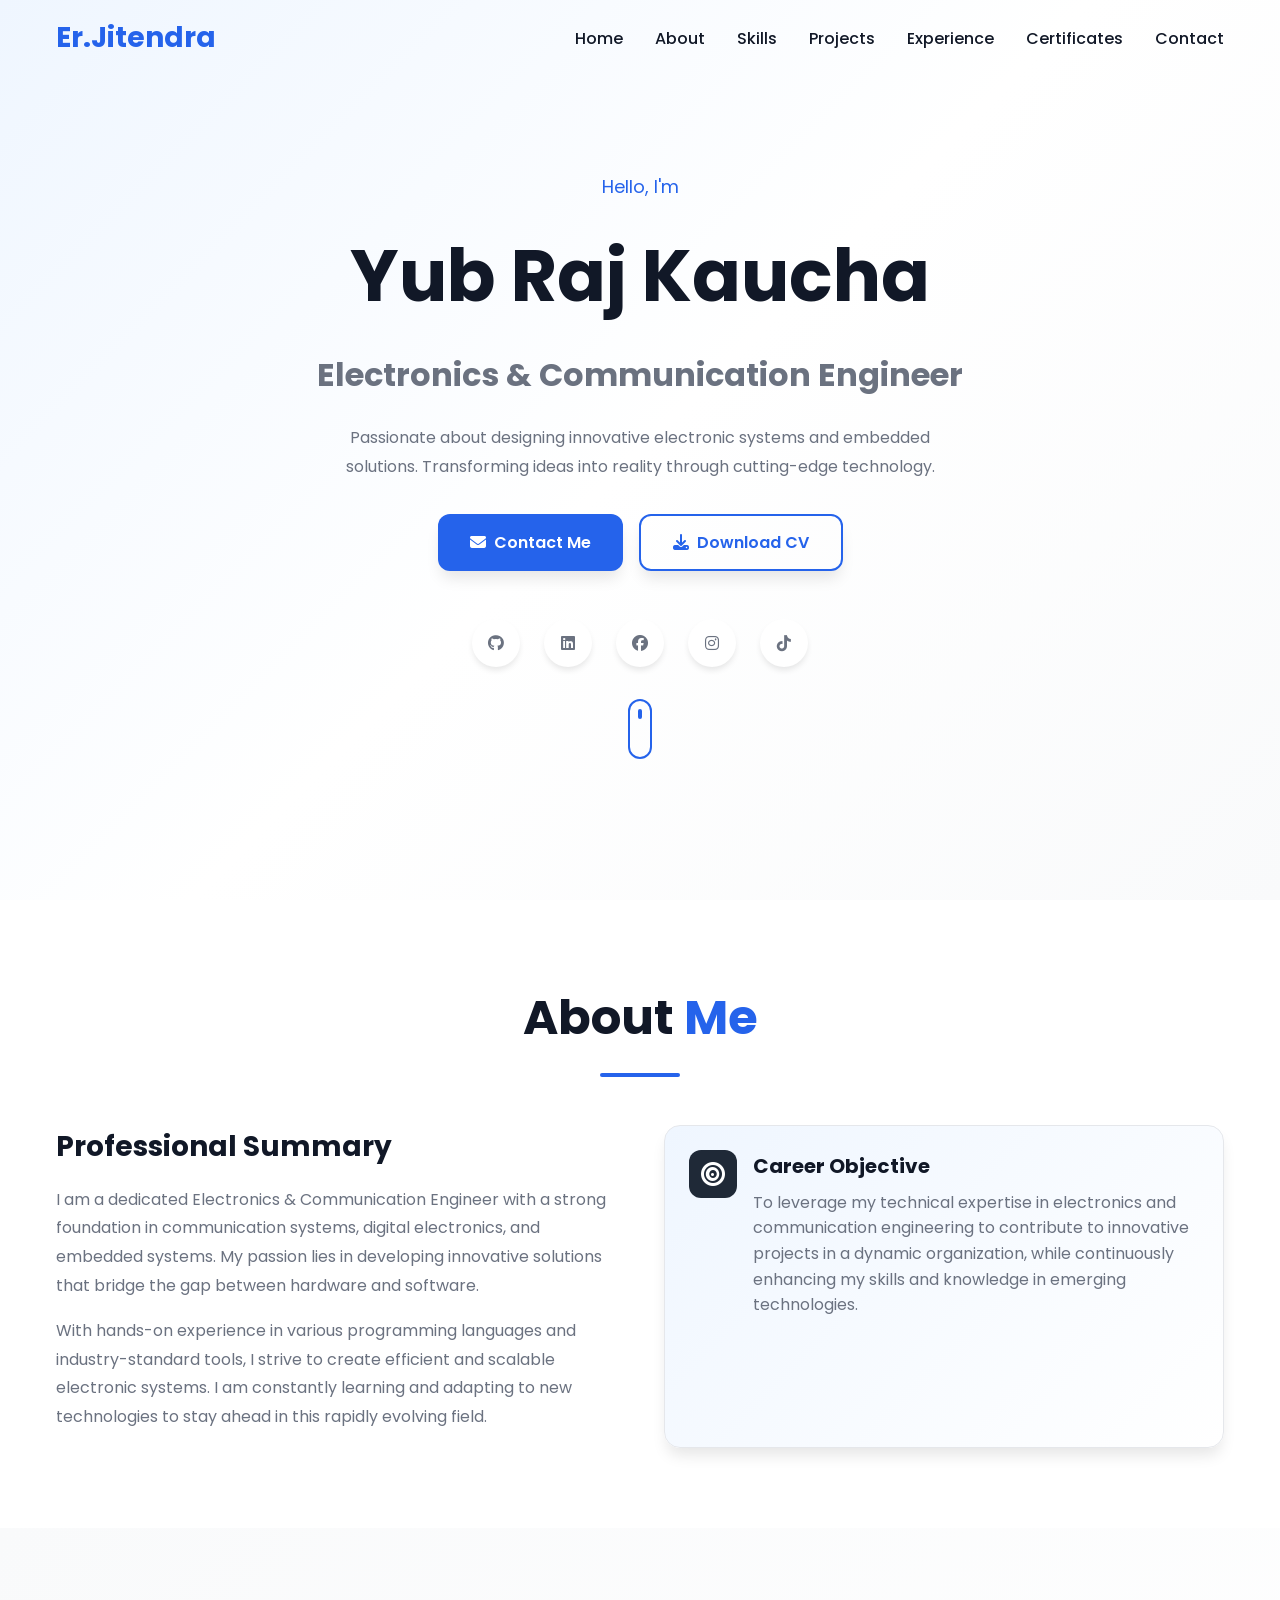
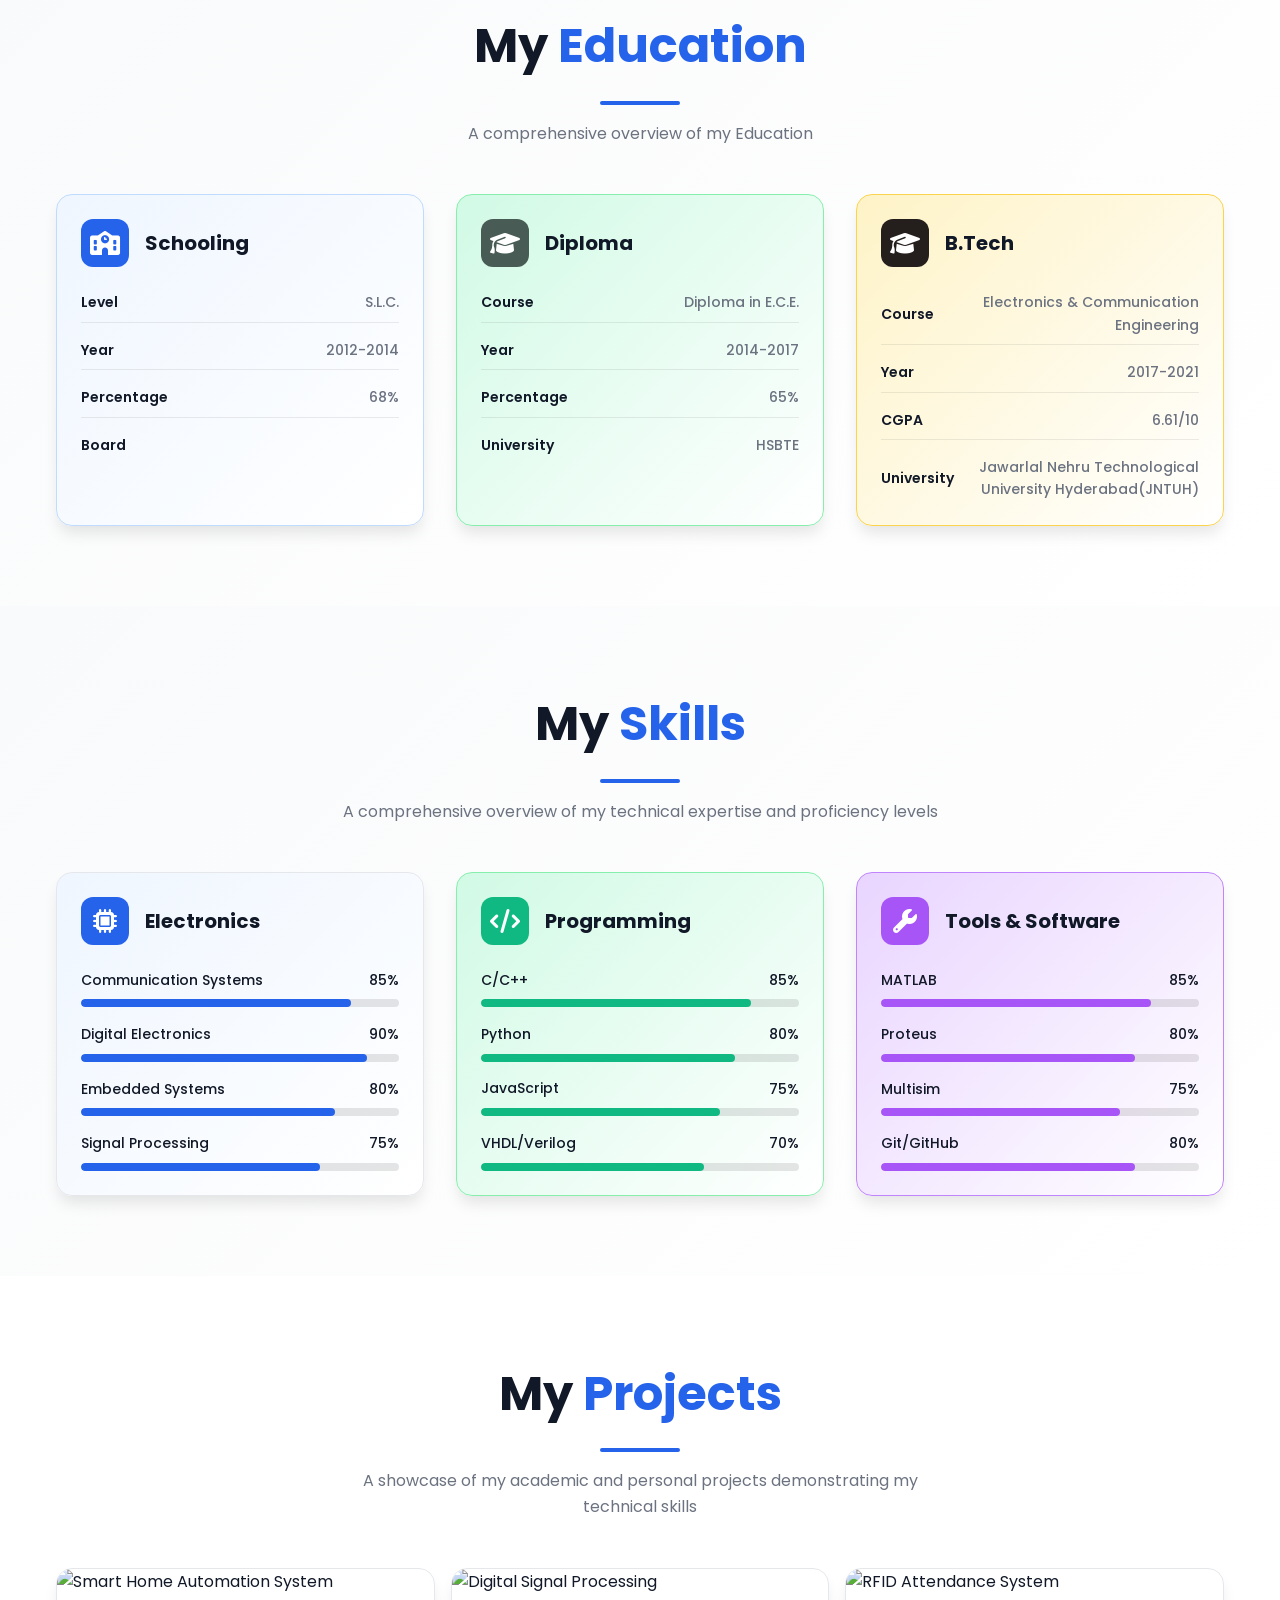
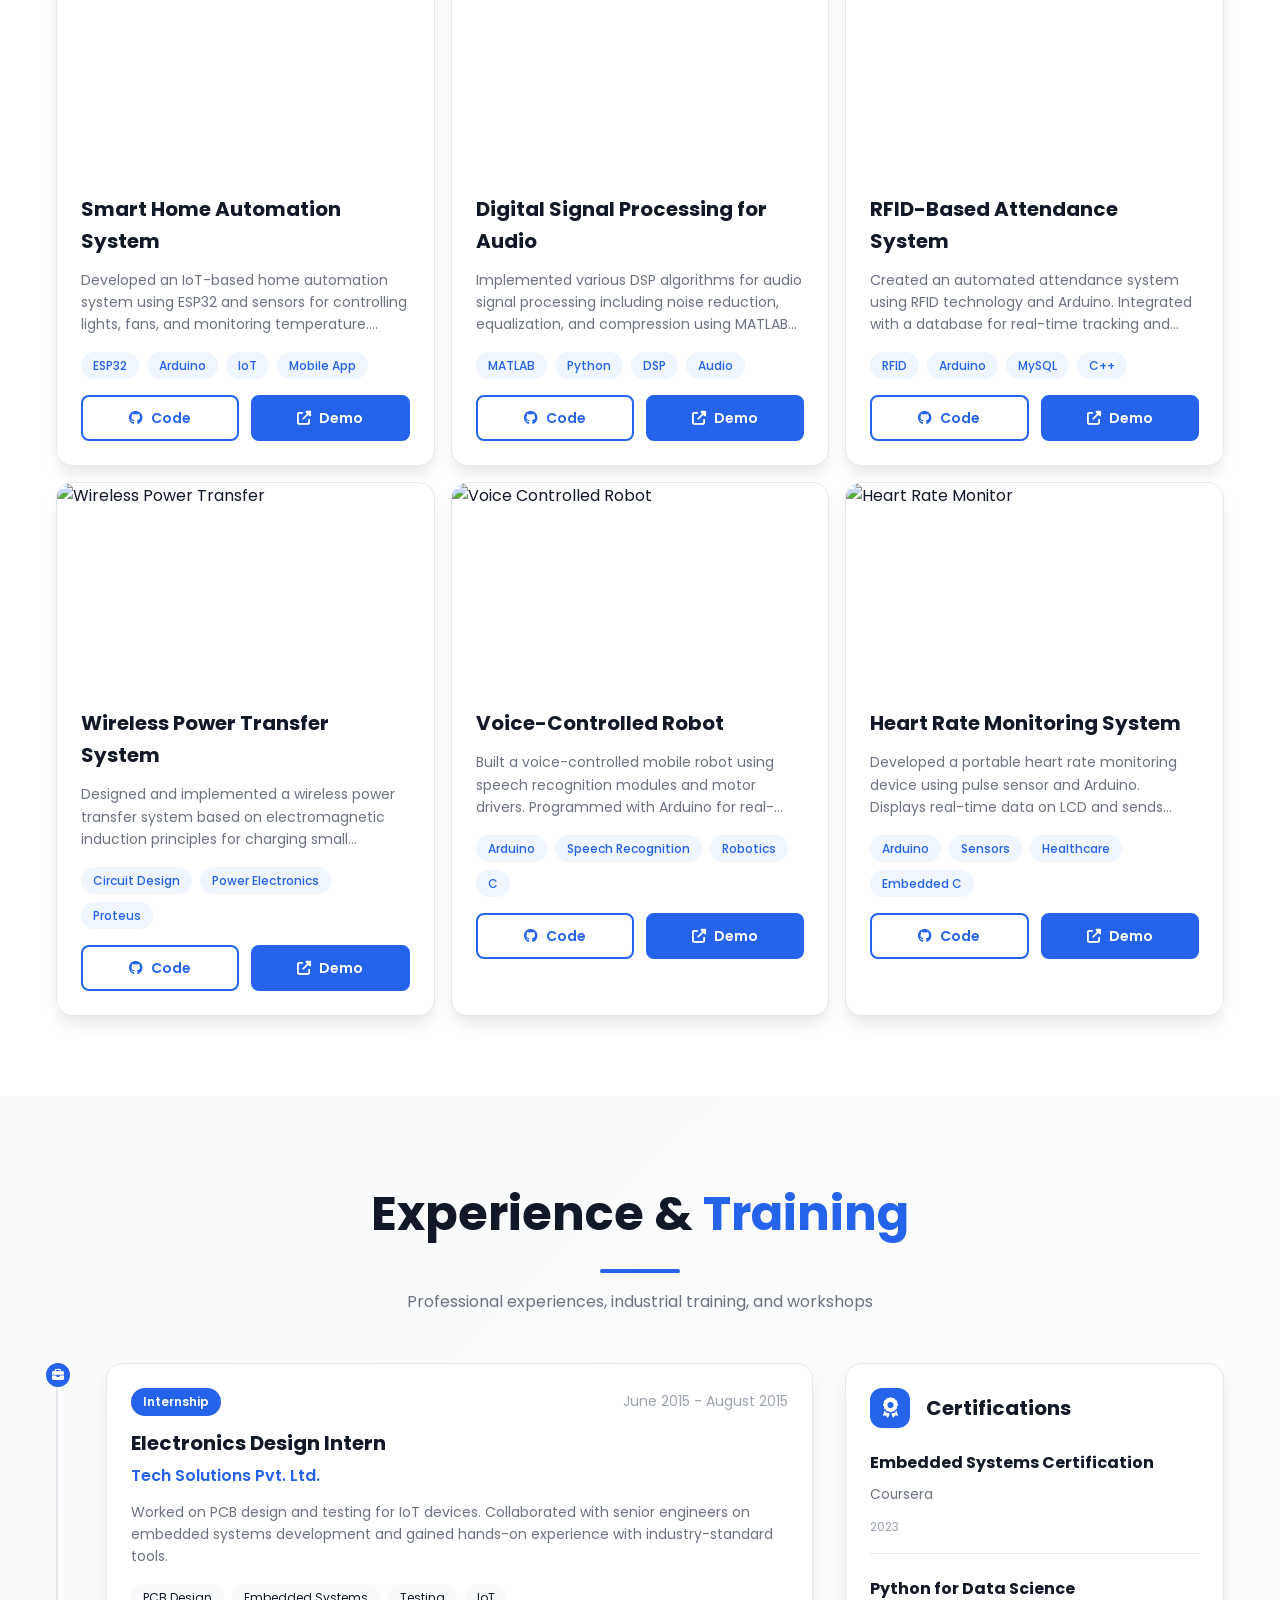
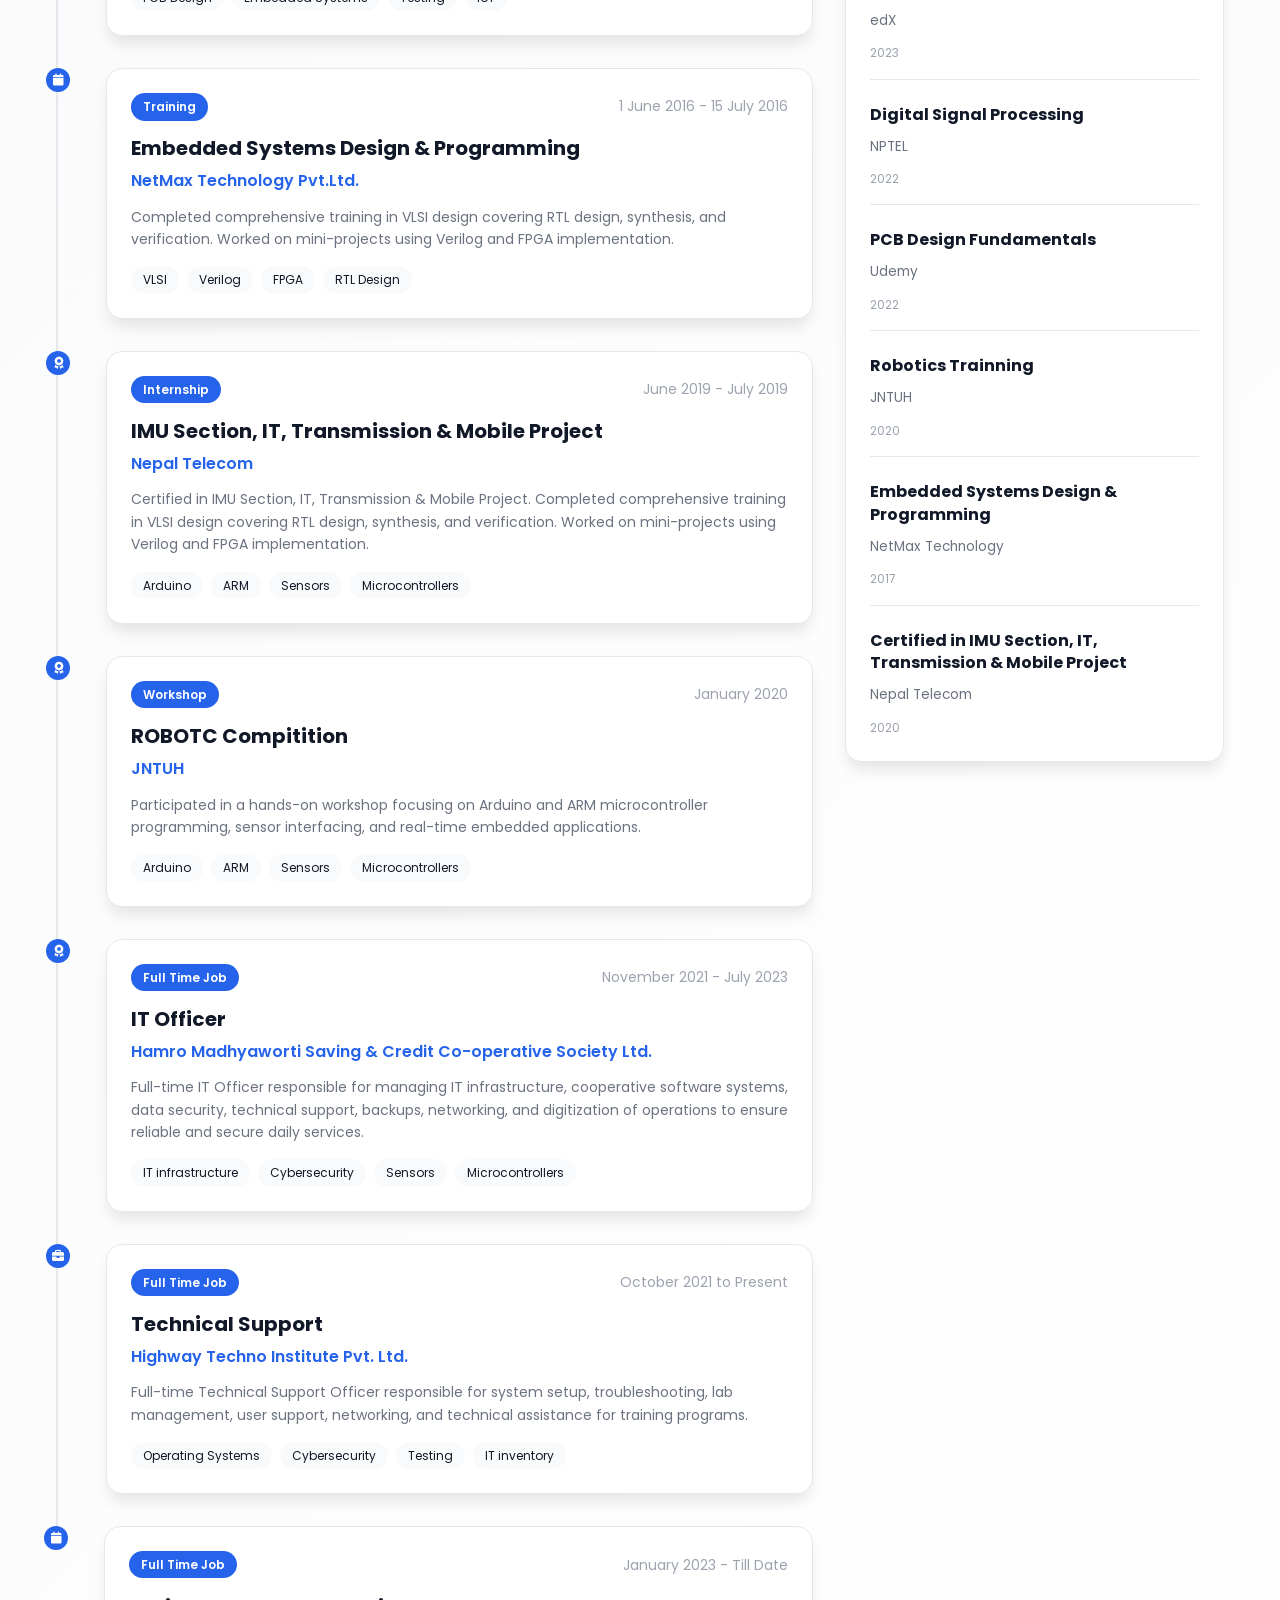
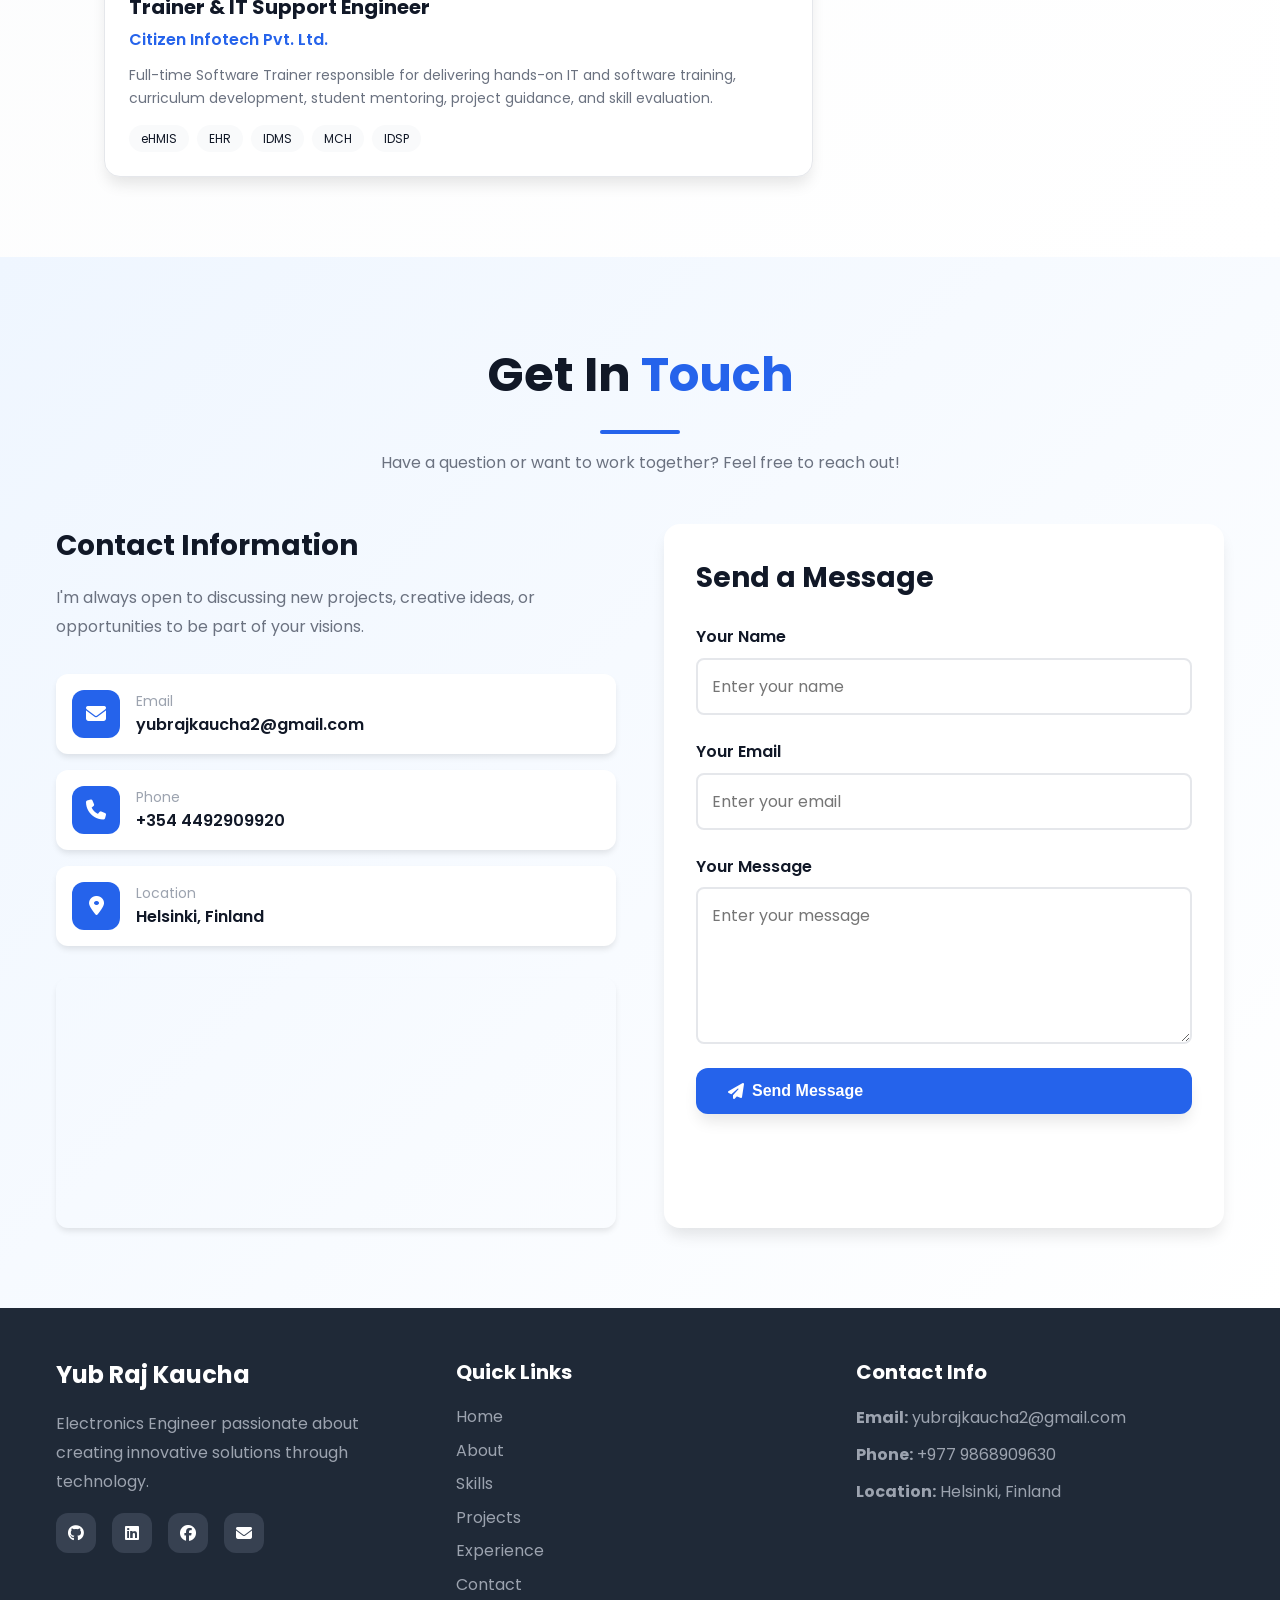
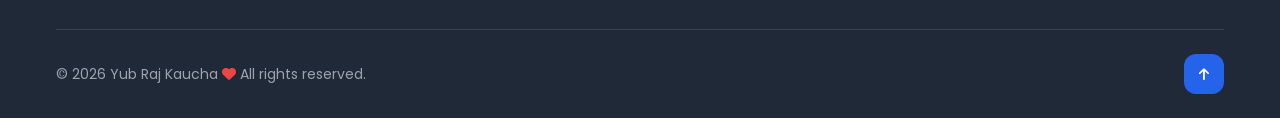
==== index.html @ 5eac0a3b "Initial commit of portfolio website" ====
<!DOCTYPE html>
<html lang="en">

<head>
    <meta charset="UTF-8">
    <meta name="viewport" content="width=device-width, initial-scale=1.0">

    <!-- Primary SEO Meta Tags -->
    <title>Yub Raj Kaucha | Electronics & Communication Engineer Portfolio</title>
    <meta name="description"
        content="Portfolio of Yub Raj Kaucha, an Electronics & Communication Engineer specializing in embedded systems, IoT, DSP and communication systems. View projects, skills & experience.">
    <meta name="keywords"
        content="Yub Raj Kaucha, Electronics Engineer, Communication Engineer, Embedded Systems Engineer, VLSI, IoT Developer, ESP32 Projects, Nepal Engineer Portfolio">
    <meta name="author" content="Yub Raj Kaucha">
    <meta name="robots" content="index, follow">
    <meta name="googlebot" content="index, follow">
    <link rel="canonical" href="https://www.jitendrasharma.com.np/" />

    <!-- Open Graph / Facebook -->
    <meta property="og:type" content="website">
    <meta property="og:url" content="https://www.jitendrasharma.com.np/">
    <meta property="og:title" content="Yub Raj Kaucha | Electronics & Communication Engineer">
    <meta property="og:description"
        content="Portfolio showcasing embedded systems, IoT and communication engineering projects, skills and experience.">
    <meta property="og:image" content="https://www.jitendrasharma.com.np/assets/og-image.jpg">
    <meta property="og:image:width" content="1200">
    <meta property="og:image:height" content="630">
    <meta property="og:locale" content="en_US">
    <meta property="og:site_name" content="Yub Raj Kaucha Portfolio">

    <!-- Twitter Card -->
    <meta name="twitter:card" content="summary_large_image">
    <meta name="twitter:url" content="https://www.jitendrasharma.com.np/">
    <meta name="twitter:title" content="Yub Raj Kaucha | Electronics & Communication Engineer">
    <meta name="twitter:description"
        content="Portfolio showcasing embedded systems, IoT and communication engineering projects, skills and experience.">
    <meta name="twitter:image" content="https://www.jitendrasharma.com.np/assets/og-image.jpg">

    <!-- Favicon -->
    <link rel="icon" type="image/png" href="favicon.png">
    <link rel="apple-touch-icon" href="apple-touch-icon.png">

    <!-- Theme -->
    <meta name="theme-color" content="#0a0a0a">

    <!-- Google Fonts -->
    <link rel="preconnect" href="https://fonts.googleapis.com">
    <link rel="preconnect" href="https://fonts.gstatic.com" crossorigin>
    <link href="https://fonts.googleapis.com/css2?family=Poppins:wght@300;400;500;600;700;800&display=swap"
        rel="stylesheet">

    <!-- Font Awesome Icons -->
    <link rel="stylesheet" href="https://cdnjs.cloudflare.com/ajax/libs/font-awesome/6.4.0/css/all.min.css">

    <!-- Custom CSS -->
    <link rel="stylesheet" href="styles.css">

    <!-- Structured Data: Person Schema -->
    <script type="application/ld+json">
    {
        "@context": "https://schema.org",
        "@type": "Person",
        "name": "Yub Raj Kaucha",
        "url": "https://www.jitendrasharma.com.np/",
        "jobTitle": "Electronics & Communication Engineer",
        "email": "mailto:yubrajkaucha2@gmail.com",
        "telephone": "+977-9868909630",
        "address": {
            "@type": "PostalAddress",
            "streetAddress": "28 Bagbazar",
            "addressLocality": "Kathmandu",
            "addressCountry": "NP"
        },
        "sameAs": [
            "https://github.com/Jitendra83-coder",
            "https://www.linkedin.com/in/jitendra-sharma-25b5ab20a",
            "https://www.facebook.com/s.jitendra83/",
            "https://www.instagram.com/s.jitendra83/",
            "https://www.tiktok.com/@soul_mate61"
        ],
        "alumniOf": {
            "@type": "CollegeOrUniversity",
            "name": "Jawaharlal Nehru Technological University Hyderabad"
        },
        "knowsAbout": ["Embedded Systems", "Communication Systems", "Digital Electronics", "IoT", "VLSI", "Signal Processing"]
    }
    </script>
</head>

<body>
    <!-- Navigation -->
    <nav id="navbar">
        <div class="nav-container">
            <a href="#home" class="logo">
                <div class="logo-img">
                    <span class="logo-text">Er.Jitendra</span>
                </div>
            </a>

            <ul class="nav-menu" id="navMenu">
                <li><a href="#home" class="nav-link">Home</a></li>
                <li><a href="#about" class="nav-link">About</a></li>
                <li><a href="#skills" class="nav-link">Skills</a></li>
                <li><a href="#projects" class="nav-link">Projects</a></li>
                <li><a href="#experience" class="nav-link">Experience</a></li>
                <li><a href="#certifications" class="nav-link">Certificates</a></li>
                <li><a href="#contact" class="nav-link">Contact</a></li>
            </ul>

            <div class="hamburger" id="hamburger">
                <span class="bar"></span>
                <span class="bar"></span>
                <span class="bar"></span>
            </div>
        </div>
    </nav>

    <!-- Hero Section -->
    <section id="home" class="hero">
        <div class="hero-content">
            <p class="hero-greeting">Hello, I'm</p>
            <h1 class="hero-name">Yub Raj Kaucha</h1>
            <h2 class="hero-title">Electronics & Communication Engineer</h2>
            <p class="hero-tagline">
                Passionate about designing innovative electronic systems and embedded solutions.
                Transforming ideas into reality through cutting-edge technology.
            </p>

            <div class="hero-buttons">
                <a href="#contact" class="btn btn-primary">
                    <i class="fas fa-envelope"></i> Contact Me
                </a>
                <a href="#" class="btn btn-secondary">
                    <i class="fas fa-download"></i> Download CV
                </a>
            </div>

            <div class="social-links">
                <a href="https://github.com/Jitendra83-coder" target="_blank" rel="noopener noreferrer"
                    aria-label="GitHub">
                    <i class="fab fa-github"></i>
                </a>
                <a href="https://www.linkedin.com/in/jitendra-sharma-25b5ab20a" target="_blank"
                    rel="noopener noreferrer" aria-label="LinkedIn">
                    <i class="fab fa-linkedin"></i>
                </a>
                <a href="https://www.facebook.com/s.jitendra83/" target="_blank" rel="noopener noreferrer"
                    aria-label="Facebook">
                    <i class="fab fa-facebook"></i>
                </a>
                <a href="https://www.instagram.com/s.jitendra83/" target="_blank" rel="noopener noreferrer"
                    aria-label="Instagram">
                    <i class="fab fa-instagram"></i>
                </a>
                <a href="https://www.tiktok.com/@soul_mate61" target="_blank" rel="noopener noreferrer"
                    aria-label="Tiktok">
                    <i class="fab fa-tiktok"></i>
                </a>
            </div>
            <div class="scroll-indicator">
                <div class="scroll-mouse">
                    <div class="scroll-wheel"></div>
                </div>
            </div>
        </div>
    </section>

    <!-- About Section -->
    <section id="about" class="about">
        <div class="container">
            <div class="section-header">
                <h2>About <span class="highlight">Me</span></h2>
                <div class="underline"></div>
            </div>

            <div class="about-content">
                <div class="about-text">
                    <h3>Professional Summary</h3>
                    <p>
                        I am a dedicated Electronics & Communication Engineer with a strong foundation in
                        communication systems, digital electronics, and embedded systems. My passion lies in
                        developing innovative solutions that bridge the gap between hardware and software.
                    </p>
                    <p>
                        With hands-on experience in various programming languages and industry-standard tools,
                        I strive to create efficient and scalable electronic systems. I am constantly learning
                        and adapting to new technologies to stay ahead in this rapidly evolving field.
                    </p>
                </div>

                <div class="info-card objective-card">
                    <div class="card-icon">
                        <i class="fas fa-bullseye"></i>
                    </div>
                    <div class="card-content">
                        <h4>Career Objective</h4>
                        <p>
                            To leverage my technical expertise in electronics and communication engineering
                            to contribute to innovative projects in a dynamic organization, while
                            continuously enhancing my skills and knowledge in emerging technologies.
                        </p>
                    </div>
                </div>

            </div>
        </div>
    </section>

    <!-- Education Section -->
    <section id="education" class="education">
        <div class="container">
            <div class="section-header">
                <h2>My <span class="highlight">Education</span></h2>
                <div class="underline"></div>
                <p class="section-subtitle">A comprehensive overview of my Education</p>
            </div>


            <div class="education-grid">
                <div class="education-category slc">
                    <div class="category-header">
                        <div class="category-icon">
                            <i class="fas fa-school"></i>
                        </div>
                        <h3>Schooling</h3>
                    </div>
                    <div class="education-details">
                        <div class="education-item">
                            <span class="education-label">Level</span>
                            <span class="education-value">S.L.C.</span>
                        </div>
                        <div class="education-item">
                            <span class="education-label">Year</span>
                            <span class="education-value">2012-2014</span>
                        </div>
                        <div class="education-item">
                            <span class="education-label">Percentage</span>
                            <span class="education-value">68%</span>
                        </div>
                        <div class="education-item">
                            <span class="education-label">Board</span>
                            <span class="education-value"></span>
                        </div>
                    </div>
                </div>

                <div class="education-category diploma">
                    <div class="category-header">
                        <div class="category-icon">
                            <i class="fas fa-graduation-cap"></i>
                        </div>
                        <h3>Diploma</h3>
                    </div>
                    <div class="education-details">
                        <div class="education-item">
                            <span class="education-label">Course</span>
                            <span class="education-value">Diploma in E.C.E.</span>
                        </div>
                        <div class="education-item">
                            <span class="education-label">Year</span>
                            <span class="education-value">2014-2017</span>
                        </div>
                        <div class="education-item">
                            <span class="education-label">Percentage</span>
                            <span class="education-value">65%</span>
                        </div>
                        <div class="education-item">
                            <span class="education-label">University</span>
                            <span class="education-value">HSBTE</span>
                        </div>
                    </div>
                </div>

                <div class="education-category btech">
                    <div class="category-header">
                        <div class="category-icon">
                            <i class="fas fa-graduation-cap"></i>
                        </div>
                        <h3>B.Tech</h3>
                    </div>
                    <div class="education-details">
                        <div class="education-item">
                            <span class="education-label">Course</span>
                            <span class="education-value">Electronics & Communication Engineering</span>
                        </div>
                        <div class="education-item">
                            <span class="education-label">Year</span>
                            <span class="education-value">2017-2021</span>
                        </div>
                        <div class="education-item">
                            <span class="education-label">CGPA</span>
                            <span class="education-value">6.61/10</span>
                        </div>
                        <div class="education-item">
                            <span class="education-label">University</span>
                            <span class="education-value">Jawarlal Nehru Technological University
                                Hyderabad(JNTUH)</span>
                        </div>
                    </div>
                </div>
            </div>
        </div>
    </section>

    <!-- Skills Section -->
    <section id="skills" class="skills">
        <div class="container">
            <div class="section-header">
                <h2>My <span class="highlight">Skills</span></h2>
                <div class="underline"></div>
                <p class="section-subtitle">A comprehensive overview of my technical expertise and
                    proficiency levels
                </p>
            </div>

            <div class="skills-grid">
                <!-- Electronics Skills -->
                <div class="skill-category electronics">
                    <div class="category-header">
                        <div class="category-icon">
                            <i class="fas fa-microchip"></i>
                        </div>
                        <h3>Electronics</h3>
                    </div>
                    <div class="skill-list">
                        <div class="skill-item">
                            <div class="skill-info">
                                <span>Communication Systems</span>
                                <span>85%</span>
                            </div>
                            <div class="progress-bar">
                                <div class="progress" style="width: 85%"></div>
                            </div>
                        </div>
                        <div class="skill-item">
                            <div class="skill-info">
                                <span>Digital Electronics</span>
                                <span>90%</span>
                            </div>
                            <div class="progress-bar">
                                <div class="progress" style="width: 90%"></div>
                            </div>
                        </div>
                        <div class="skill-item">
                            <div class="skill-info">
                                <span>Embedded Systems</span>
                                <span>80%</span>
                            </div>
                            <div class="progress-bar">
                                <div class="progress" style="width: 80%"></div>
                            </div>
                        </div>
                        <div class="skill-item">
                            <div class="skill-info">
                                <span>Signal Processing</span>
                                <span>75%</span>
                            </div>
                            <div class="progress-bar">
                                <div class="progress" style="width: 75%"></div>
                            </div>
                        </div>
                    </div>
                </div>

                <!-- Programming Skills -->
                <div class="skill-category programming">
                    <div class="category-header">
                        <div class="category-icon">
                            <i class="fas fa-code"></i>
                        </div>
                        <h3>Programming</h3>
                    </div>
                    <div class="skill-list">
                        <div class="skill-item">
                            <div class="skill-info">
                                <span>C/C++</span>
                                <span>85%</span>
                            </div>
                            <div class="progress-bar">
                                <div class="progress" style="width: 85%"></div>
                            </div>
                        </div>
                        <div class="skill-item">
                            <div class="skill-info">
                                <span>Python</span>
                                <span>80%</span>
                            </div>
                            <div class="progress-bar">
                                <div class="progress" style="width: 80%"></div>
                            </div>
                        </div>
                        <div class="skill-item">
                            <div class="skill-info">
                                <span>JavaScript</span>
                                <span>75%</span>
                            </div>
                            <div class="progress-bar">
                                <div class="progress" style="width: 75%"></div>
                            </div>
                        </div>
                        <div class="skill-item">
                            <div class="skill-info">
                                <span>VHDL/Verilog</span>
                                <span>70%</span>
                            </div>
                            <div class="progress-bar">
                                <div class="progress" style="width: 70%"></div>
                            </div>
                        </div>
                    </div>
                </div>

                <!-- Tools & Software Skills -->
                <div class="skill-category tools">
                    <div class="category-header">
                        <div class="category-icon">
                            <i class="fas fa-wrench"></i>
                        </div>
                        <h3>Tools & Software</h3>
                    </div>
                    <div class="skill-list">
                        <div class="skill-item">
                            <div class="skill-info">
                                <span>MATLAB</span>
                                <span>85%</span>
                            </div>
                            <div class="progress-bar">
                                <div class="progress" style="width: 85%"></div>
                            </div>
                        </div>
                        <div class="skill-item">
                            <div class="skill-info">
                                <span>Proteus</span>
                                <span>80%</span>
                            </div>
                            <div class="progress-bar">
                                <div class="progress" style="width: 80%"></div>
                            </div>
                        </div>
                        <div class="skill-item">
                            <div class="skill-info">
                                <span>Multisim</span>
                                <span>75%</span>
                            </div>
                            <div class="progress-bar">
                                <div class="progress" style="width: 75%"></div>
                            </div>
                        </div>
                        <div class="skill-item">
                            <div class="skill-info">
                                <span>Git/GitHub</span>
                                <span>80%</span>
                            </div>
                            <div class="progress-bar">
                                <div class="progress" style="width: 80%"></div>
                            </div>
                        </div>
                    </div>
                </div>
            </div>
        </div>
    </section>

    <!-- Projects Section -->
    <section id="projects" class="projects">
        <div class="container">
            <div class="section-header">
                <h2>My <span class="highlight">Projects</span></h2>
                <div class="underline"></div>
                <p class="section-subtitle">A showcase of my academic and personal projects demonstrating my
                    technical
                    skills</p>
            </div>

            <div class="projects-grid">
                <!-- Project 1 -->
                <div class="project-card">
                    <div class="project-image">
                        <img src="https://images.unsplash.com/photo-1558002038-1055907df827?w=600&h=400&fit=crop" loading="lazy" width="600" height="400"
                            alt="Smart Home Automation System">
                        <div class="project-overlay"></div>
                    </div>
                    <div class="project-content">
                        <h3>Smart Home Automation System</h3>
                        <p>Developed an IoT-based home automation system using ESP32 and sensors for
                            controlling lights,
                            fans, and monitoring temperature. Features mobile app integration for remote
                            control.</p>
                        <div class="project-tags">
                            <span class="tag">ESP32</span>
                            <span class="tag">Arduino</span>
                            <span class="tag">IoT</span>
                            <span class="tag">Mobile App</span>
                        </div>
                        <div class="project-links">
                            <a href="https://github.com" target="_blank" class="btn-link">
                                <i class="fab fa-github"></i> Code
                            </a>
                            <a href="#" target="_blank" class="btn-link primary">
                                <i class="fas fa-external-link-alt"></i> Demo
                            </a>
                        </div>
                    </div>
                </div>

                <!-- Project 2 -->
                <div class="project-card">
                    <div class="project-image">
                        <img src="https://images.unsplash.com/photo-1598488035139-bdbb2231ce04?w=600&h=400&fit=crop" loading="lazy" width="600" height="400"
                            alt="Digital Signal Processing">
                        <div class="project-overlay"></div>
                    </div>
                    <div class="project-content">
                        <h3>Digital Signal Processing for Audio</h3>
                        <p>Implemented various DSP algorithms for audio signal processing including noise
                            reduction,
                            equalization, and compression using MATLAB and Python.</p>
                        <div class="project-tags">
                            <span class="tag">MATLAB</span>
                            <span class="tag">Python</span>
                            <span class="tag">DSP</span>
                            <span class="tag">Audio</span>
                        </div>
                        <div class="project-links">
                            <a href="https://github.com" target="_blank" class="btn-link">
                                <i class="fab fa-github"></i> Code
                            </a>
                            <a href="#" target="_blank" class="btn-link primary">
                                <i class="fas fa-external-link-alt"></i> Demo
                            </a>
                        </div>
                    </div>
                </div>

                <!-- Project 3 -->
                <div class="project-card">
                    <div class="project-image">
                        <img src="https://images.unsplash.com/photo-1454165804606-c3d57bc86b40?w=600&h=400&fit=crop" loading="lazy" width="600" height="400"
                            alt="RFID Attendance System">
                        <div class="project-overlay"></div>
                    </div>
                    <div class="project-content">
                        <h3>RFID-Based Attendance System</h3>
                        <p>Created an automated attendance system using RFID technology and Arduino.
                            Integrated with a
                            database for real-time tracking and generating attendance reports.</p>
                        <div class="project-tags">
                            <span class="tag">RFID</span>
                            <span class="tag">Arduino</span>
                            <span class="tag">MySQL</span>
                            <span class="tag">C++</span>
                        </div>
                        <div class="project-links">
                            <a href="https://github.com" target="_blank" class="btn-link">
                                <i class="fab fa-github"></i> Code
                            </a>
                            <a href="#" target="_blank" class="btn-link primary">
                                <i class="fas fa-external-link-alt"></i> Demo
                            </a>
                        </div>
                    </div>
                </div>

                <!-- Project 4 -->
                <div class="project-card">
                    <div class="project-image">
                        <img src="https://images.unsplash.com/photo-1473341304170-971dccb5ac1e?w=600&h=400&fit=crop" loading="lazy" width="600" height="400"
                            alt="Wireless Power Transfer">
                        <div class="project-overlay"></div>
                    </div>
                    <div class="project-content">
                        <h3>Wireless Power Transfer System</h3>
                        <p>Designed and implemented a wireless power transfer system based on
                            electromagnetic induction
                            principles for charging small electronic devices.</p>
                        <div class="project-tags">
                            <span class="tag">Circuit Design</span>
                            <span class="tag">Power Electronics</span>
                            <span class="tag">Proteus</span>
                        </div>
                        <div class="project-links">
                            <a href="https://github.com" target="_blank" class="btn-link">
                                <i class="fab fa-github"></i> Code
                            </a>
                            <a href="#" target="_blank" class="btn-link primary">
                                <i class="fas fa-external-link-alt"></i> Demo
                            </a>
                        </div>
                    </div>
                </div>

                <!-- Project 5 -->
                <div class="project-card">
                    <div class="project-image">
                        <img src="https://images.unsplash.com/photo-1485827404703-89b55fcc595e?w=600&h=400&fit=crop" loading="lazy" width="600" height="400"
                            alt="Voice Controlled Robot">
                        <div class="project-overlay"></div>
                    </div>
                    <div class="project-content">
                        <h3>Voice-Controlled Robot</h3>
                        <p>Built a voice-controlled mobile robot using speech recognition modules and motor
                            drivers.
                            Programmed with Arduino for real-time command processing.</p>
                        <div class="project-tags">
                            <span class="tag">Arduino</span>
                            <span class="tag">Speech Recognition</span>
                            <span class="tag">Robotics</span>
                            <span class="tag">C</span>
                        </div>
                        <div class="project-links">
                            <a href="https://github.com" target="_blank" class="btn-link">
                                <i class="fab fa-github"></i> Code
                            </a>
                            <a href="#" target="_blank" class="btn-link primary">
                                <i class="fas fa-external-link-alt"></i> Demo
                            </a>
                        </div>
                    </div>
                </div>

                <!-- Project 6 -->
                <div class="project-card">
                    <div class="project-image">
                        <img src="https://images.unsplash.com/photo-1576091160399-112ba8d25d1d?w=600&h=400&fit=crop" loading="lazy" width="600" height="400"
                            alt="Heart Rate Monitor">
                        <div class="project-overlay"></div>
                    </div>
                    <div class="project-content">
                        <h3>Heart Rate Monitoring System</h3>
                        <p>Developed a portable heart rate monitoring device using pulse sensor and Arduino.
                            Displays
                            real-time data on LCD and sends alerts for abnormal readings.</p>
                        <div class="project-tags">
                            <span class="tag">Arduino</span>
                            <span class="tag">Sensors</span>
                            <span class="tag">Healthcare</span>
                            <span class="tag">Embedded C</span>
                        </div>
                        <div class="project-links">
                            <a href="https://github.com" target="_blank" class="btn-link">
                                <i class="fab fa-github"></i> Code
                            </a>
                            <a href="#" target="_blank" class="btn-link primary">
                                <i class="fas fa-external-link-alt"></i> Demo
                            </a>
                        </div>
                    </div>
                </div>
            </div>
        </div>
    </section>

    <!-- Experience Section -->
    <section id="experience" class="experience">
        <div class="container">
            <div class="section-header">
                <h2>Experience & <span class="highlight">Training</span></h2>
                <div class="underline"></div>
                <p class="section-subtitle">Professional experiences, industrial training, and workshops</p>
            </div>

            <div class="experience-content">
                <div class="timeline">
                    <!-- Experience 1 -->
                    <div class="timeline-item">
                        <div class="timeline-dot">
                            <i class="fas fa-briefcase"></i>
                        </div>
                        <div class="timeline-card">
                            <div class="card-header">
                                <span class="badge">Internship</span>
                                <span class="duration">June 2015 - August 2015</span>
                            </div>
                            <h3>Electronics Design Intern</h3>
                            <p class="company">Tech Solutions Pvt. Ltd. </p>
                            <p class="description">
                                Worked on PCB design and testing for IoT devices. Collaborated with senior
                                engineers on
                                embedded systems development and gained hands-on experience with
                                industry-standard
                                tools.
                            </p>
                            <div class="skills-tags">
                                <span class="skill-tag">PCB Design</span>
                                <span class="skill-tag">Embedded Systems</span>
                                <span class="skill-tag">Testing</span>
                                <span class="skill-tag">IoT</span>
                            </div>
                        </div>
                    </div>

                    <!-- Experience 2 -->
                    <div class="timeline-item">
                        <div class="timeline-dot">
                            <i class="fas fa-calendar"></i>
                        </div>
                        <div class="timeline-card">
                            <div class="card-header">
                                <span class="badge">Training</span>
                                <span class="duration">1 June 2016 - 15 July 2016</span>
                            </div>
                            <h3>Embedded Systems Design & Programming</h3>
                            <p class="company">NetMax Technology Pvt.Ltd. </p>
                            <p class="description">
                                Completed comprehensive training in VLSI design covering RTL design,
                                synthesis, and
                                verification. Worked on mini-projects using Verilog and FPGA implementation.
                            </p>
                            <div class="skills-tags">
                                <span class="skill-tag">VLSI</span>
                                <span class="skill-tag">Verilog</span>
                                <span class="skill-tag">FPGA</span>
                                <span class="skill-tag">RTL Design</span>
                            </div>
                        </div>
                    </div>

                    <!-- Experience 3 -->
                    <div class="timeline-item">
                        <div class="timeline-dot">
                            <i class="fas fa-award"></i>
                        </div>
                        <div class="timeline-card">
                            <div class="card-header">
                                <span class="badge">Internship</span>
                                <span class="duration">June 2019 - July 2019</span>
                            </div>
                            <h3>IMU Section, IT, Transmission & Mobile Project</h3>
                            <p class="company">Nepal Telecom </p>
                            <p class="description">
                                Certified in IMU Section, IT, Transmission & Mobile Project.
                                Completed comprehensive training in VLSI design covering RTL design,
                                synthesis, and
                                verification. Worked on mini-projects using Verilog and FPGA implementation.
                            </p>
                            <div class="skills-tags">
                                <span class="skill-tag">Arduino</span>
                                <span class="skill-tag">ARM</span>
                                <span class="skill-tag">Sensors</span>
                                <span class="skill-tag">Microcontrollers</span>
                            </div>
                        </div>
                    </div>
                    <!-- Experience 4 -->
                    <div class="timeline-item">
                        <div class="timeline-dot">
                            <i class="fas fa-award"></i>
                        </div>
                        <div class="timeline-card">
                            <div class="card-header">
                                <span class="badge">Workshop</span>
                                <span class="duration">January 2020</span>
                            </div>
                            <h3>ROBOTC Compitition</h3>
                            <p class="company">JNTUH</p>
                            <p class="description">
                                Participated in a hands-on workshop focusing on Arduino and ARM
                                microcontroller
                                programming, sensor interfacing, and real-time embedded applications.
                            </p>
                            <div class="skills-tags">
                                <span class="skill-tag">Arduino</span>
                                <span class="skill-tag">ARM</span>
                                <span class="skill-tag">Sensors</span>
                                <span class="skill-tag">Microcontrollers</span>
                            </div>
                        </div>
                    </div>
                    <!-- Experience 5 -->
                    <div class="timeline-item">
                        <div class="timeline-dot">
                            <i class="fas fa-award"></i>
                        </div>
                        <div class="timeline-card">
                            <div class="card-header">
                                <span class="badge">Full Time Job</span>
                                <span class="duration">November 2021 - July 2023</span>
                            </div>
                            <h3>IT Officer</h3>
                            <p class="company">Hamro Madhyaworti Saving & Credit Co-operative Society Ltd.</p>
                            <p class="description">
                                Full-time IT Officer responsible for managing IT infrastructure, cooperative
                                software
                                systems, data security, technical support, backups, networking, and digitization
                                of
                                operations to ensure reliable and secure daily services.
                            </p>
                            <div class="skills-tags">
                                <span class="skill-tag">IT infrastructure</span>
                                <span class="skill-tag">Cybersecurity</span>
                                <span class="skill-tag">Sensors</span>
                                <span class="skill-tag">Microcontrollers</span>
                            </div>
                        </div>
                    </div>
                    <!-- Experience 6 -->
                    <div class="timeline-item">
                        <div class="timeline-dot">
                            <i class="fas fa-briefcase"></i>
                        </div>
                        <div class="timeline-card">
                            <div class="card-header">
                                <span class="badge">Full Time Job</span>
                                <span class="duration">October 2021 to Present</span>
                            </div>
                            <h3>Technical Support</h3>
                            <p class="company">Highway Techno Institute Pvt. Ltd.</p>
                            <p class="description">
                                Full-time Technical Support Officer responsible for system setup,
                                troubleshooting, lab
                                management, user support, networking, and technical assistance for training
                                programs.
                            </p>
                            <div class="skills-tags">
                                <span class="skill-tag">Operating Systems</span>
                                <span class="skill-tag">Cybersecurity</span>
                                <span class="skill-tag">Testing</span>
                                <span class="skill-tag">IT inventory</span>
                            </div>
                        </div>
                    </div>

                    <!-- Experience 7 -->
                    <div class="timeline-item">
                        <div class="timeline-dot">
                            <i class="fas fa-calendar"></i>
                        </div>
                        <div class="timeline-card">
                            <div class="card-header">
                                <span class="badge">Full Time Job</span>
                                <span class="duration">January 2023 - Till Date</span>
                            </div>
                            <h3>Trainer & IT Support Engineer</h3>
                            <p class="company">Citizen Infotech Pvt. Ltd.</p>
                            <p class="description">
                                Full-time Software Trainer responsible for delivering hands-on IT and software
                                training,
                                curriculum development, student mentoring, project guidance, and skill
                                evaluation.
                            </p>
                            <div class="skills-tags">
                                <span class="skill-tag">eHMIS</span>
                                <span class="skill-tag">EHR</span>
                                <span class="skill-tag">IDMS</span>
                                <span class="skill-tag">MCH</span>
                                <span class="skill-tag">IDSP</span>
                            </div>
                        </div>
                    </div>

                </div>

                <!-- Certifications -->
                <div class="certifications" id="certifications">
                    <div class="cert-header">
                        <div class="cert-icon">
                            <i class="fas fa-award"></i>
                        </div>
                        <h3>Certifications</h3>
                    </div>
                    <div class="cert-list">
                        <div class="cert-item">
                            <h4>Embedded Systems Certification</h4>
                            <p>Coursera</p>
                            <span class="cert-year">2023</span>
                        </div>
                        <div class="cert-item">
                            <h4>Python for Data Science</h4>
                            <p>edX</p>
                            <span class="cert-year">2023</span>
                        </div>
                        <div class="cert-item">
                            <h4>Digital Signal Processing</h4>
                            <p>NPTEL</p>
                            <span class="cert-year">2022</span>
                        </div>
                        <div class="cert-item">
                            <h4>PCB Design Fundamentals</h4>
                            <p>Udemy</p>
                            <span class="cert-year">2022</span>
                        </div>
                        <div class="cert-item">
                            <h4>Robotics Trainning</h4>
                            <p>JNTUH</p>
                            <span class="cert-year">2020</span>
                        </div>
                        <div class="cert-item">
                            <h4>Embedded Systems Design & Programming</h4>
                            <p>NetMax Technology</p>
                            <span class="cert-year">2017</span>
                        </div>
                        <div class="cert-item">
                            <h4>Certified in IMU Section, IT, Transmission & Mobile Project</h4>
                            <p>Nepal Telecom</p>
                            <span class="cert-year">2020</span>
                        </div>
                    </div>
                </div>
            </div>
        </div>
    </section>

    <!-- Contact Section -->
    <section id="contact" class="contact">
        <div class="container">
            <div class="section-header">
                <h2>Get In <span class="highlight">Touch</span></h2>
                <div class="underline"></div>
                <p class="section-subtitle">Have a question or want to work together? Feel free to reach
                    out!</p>
            </div>

            <div class="contact-content">
                <div class="contact-info">
                    <h3>Contact Information</h3>
                    <p class="info-text">
                        I'm always open to discussing new projects, creative ideas, or opportunities to be
                        part of your visions.
                    </p>

                    <div class="info-items">
                        <a href="mailto:yubrajkaucha2@gmail.com" class="info-item">
                            <div class="info-icon">
                                <i class="fas fa-envelope"></i>
                            </div>
                            <div>
                                <p class="info-label">Email</p>
                                <p class="info-value">yubrajkaucha2@gmail.com</p>
                            </div>
                        </a>

                        <a href="tel:+354 4492909920" class="info-item">
                            <div class="info-icon">
                                <i class="fas fa-phone"></i>
                            </div>
                            <div>
                                <p class="info-label">Phone</p>
                                <p class="info-value">+354 4492909920</p>
                            </div>
                        </a>

                        <div class="info-item">
                            <div class="info-icon">
                                <i class="fas fa-map-marker-alt"></i>
                            </div>
                            <div>
                                <p class="info-label">Location</p>
                                <p class="info-value">Helsinki, Finland</p>
                            </div>
                        </div>
                    </div>

                    <!-- Map -->
                    <div class="map-container">
                        <iframe
                            src="https://www.google.com/maps/embed?pb=!1m18!1m12!1m3!1d3532.1234!2d85.3189786!3d27.7050092!2m3!1f0!2f0!3f0!3m2!1i1024!2i768!4f13.1!3m3!1m2!1s0x39eb19075849239d:0x4ddaddd1271c3890!2sBagbazar,%20Kathmandu!5e0!3m2!1sen!2snp!4v1234567890"
                            width="100%" height="100%" style="border:0;" allowfullscreen="" loading="lazy"
                            title="Location Map">
                        </iframe>
                    </div>
                </div>

                <!-- Contact Form -->
                <div class="contact-form-wrapper">
                    <h3>Send a Message</h3>
                    <form id="contactForm" class="contact-form">
                        <div class="form-group">
                            <label for="name">Your Name</label>
                            <input type="text" id="name" name="name" placeholder="Enter your name" required>
                        </div>

                        <div class="form-group">
                            <label for="email">Your Email</label>
                            <input type="email" id="email" name="email" placeholder="Enter your email" required>
                        </div>

                        <div class="form-group">
                            <label for="message">Your Message</label>
                            <textarea id="message" name="message" rows="5" placeholder="Enter your message"
                                required></textarea>
                        </div>

                        <button type="submit" class="btn btn-primary btn-block">
                            <i class="fas fa-paper-plane"></i> Send Message
                        </button>
                    </form>

                    <!-- Success Message -->
                    <div id="formMessage" class="form-message"></div>
                </div>
            </div>
        </div>
    </section>

    <!-- Footer -->
    <footer class="footer">
        <div class="container">
            <div class="footer-content">
                <div class="footer-section">
                    <h3>Yub Raj Kaucha</h3>
                    <p>Electronics Engineer passionate about creating innovative solutions
                        through
                        technology.</p>
                    <div class="footer-social">
                        <a href="https://github.com/kaucha1999" target="_blank" rel="noopener noreferrer"
                            aria-label="GitHub">
                            <i class="fab fa-github"></i>
                        </a>
                        <a href="https://www.linkedin.com/in/kaucha" target="_blank"
                            rel="noopener noreferrer" aria-label="LinkedIn">
                            <i class="fab fa-linkedin"></i>
                        </a>
                        <a href="https://www.facebook.com/bizlionare/" target="_blank" rel="noopener noreferrer"
                            aria-label="Facebook">
                            <i class="fab fa-facebook"></i>
                        </a>
                        <a href="mailto:Yubrajkaucha2l@gmail.com" aria-label="Email">
                            <i class="fas fa-envelope"></i>
                        </a>
                    </div>
                </div>

                <div class="footer-section">
                    <h4>Quick Links</h4>
                    <ul class="footer-links">
                        <li><a href="#home">Home</a></li>
                        <li><a href="#about">About</a></li>
                        <li><a href="#skills">Skills</a></li>
                        <li><a href="#projects">Projects</a></li>
                        <li><a href="#experience">Experience</a></li>
                        <li><a href="#contact">Contact</a></li>
                    </ul>
                </div>

                <div class="footer-section">
                    <h4>Contact Info</h4>
                    <ul class="footer-contact">
                        <li><strong>Email:</strong> yubrajkaucha2@gmail.com</li>
                        <li><strong>Phone:</strong> +977 9868909630</li>
                        <li><strong>Location:</strong> Helsinki, Finland</li>
                    </ul>
                </div>
            </div>

            <div class="footer-bottom">
                <p>© <span id="currentYear"></span> Yub Raj Kaucha <i class="fas fa-heart"></i> All rights
                    reserved.
                </p>
                <button id="scrollTop" class="scroll-top" aria-label="Scroll to top">
                    <i class="fas fa-arrow-up"></i>
                </button>
            </div>
        </div>
    </footer>

    <!-- Custom JavaScript -->
    <script src="script.js"></script>
</body>

</html>
---- styles.css ----
/* ===================================
   CSS Reset & Base Styles
   =================================== */
* {
    margin: 0;
    padding: 0;
    box-sizing: border-box;
}

:root {
    /* Colors */
    --primary-color: #2563eb;
    --primary-dark: #1d4ed8;
    --secondary-color: #1f2937;
    --text-dark: #111827;
    --text-gray: #6b7280;
    --text-light: #9ca3af;
    --bg-white: #ffffff;
    --bg-gray: #f9fafb;
    --bg-light-blue: #eff6ff;
    --border-color: #e5e7eb;

    /* Spacing */
    --spacing-xs: 0.5rem;
    --spacing-sm: 1rem;
    --spacing-md: 2rem;
    --spacing-lg: 4rem;
    --spacing-xl: 6rem;

    /* Border Radius */
    --radius-sm: 0.375rem;
    --radius-md: 0.5rem;
    --radius-lg: 0.75rem;
    --radius-xl: 1rem;

    /* Shadows */
    --shadow-sm: 0 1px 2px 0 rgba(0, 0, 0, 0.05);
    --shadow-md: 0 4px 6px -1px rgba(0, 0, 0, 0.1);
    --shadow-lg: 0 10px 15px -3px rgba(0, 0, 0, 0.1);
    --shadow-xl: 0 20px 25px -5px rgba(0, 0, 0, 0.1);

    /* Transitions */
    --transition: all 0.3s ease;
}

html {
    scroll-behavior: smooth;
}

body {
    font-family: 'Poppins', sans-serif;
    line-height: 1.6;
    color: var(--text-dark);
    background-color: var(--bg-white);
    overflow-x: hidden;
}

.container {
    max-width: 1200px;
    margin: 0 auto;
    padding: 0 1rem;
}

img {
    max-width: 100%;
    height: auto;
    display: block;
}

a {
    text-decoration: none;
    color: inherit;
}

ul {
    list-style: none;
}

/* ===================================
   Navigation
   =================================== */
#navbar {
    position: fixed;
    top: 0;
    left: 0;
    right: 0;
    background-color: rgba(255, 255, 255, 0);
    transition: var(--transition);
    z-index: 1000;
    padding: 1rem 0;
}

#navbar.scrolled {
    background-color: var(--bg-white);
    box-shadow: var(--shadow-md);
}

.nav-container {
    max-width: 1200px;
    margin: 0 auto;
    padding: 0 1rem;
    display: flex;
    justify-content: space-between;
    align-items: center;
}

.logo {
    font-size: 1.75rem;
    font-weight: 700;
    color: var(--primary-color);
    transition: var(--transition);
}

.logo:hover {
    transform: scale(1.05);
}

.nav-menu {
    display: flex;
    gap: 2rem;
    align-items: center;
}

.nav-link {
    color: var(--text-dark);
    font-weight: 500;
    position: relative;
    transition: var(--transition);
}

.nav-link::after {
    content: '';
    position: absolute;
    bottom: -5px;
    left: 0;
    width: 0;
    height: 2px;
    background-color: var(--primary-color);
    transition: var(--transition);
}

.nav-link:hover {
    color: var(--primary-color);
}

.nav-link:hover::after {
    width: 100%;
}

.hamburger {
    display: none;
    flex-direction: column;
    gap: 4px;
    cursor: pointer;
}

.bar {
    width: 25px;
    height: 3px;
    background-color: var(--text-dark);
    border-radius: 2px;
    transition: var(--transition);
}

.hamburger.active .bar:nth-child(1) {
    transform: rotate(-45deg) translate(-5px, 6px);
}

.hamburger.active .bar:nth-child(2) {
    opacity: 0;
}

.hamburger.active .bar:nth-child(3) {
    transform: rotate(45deg) translate(-5px, -6px);
}

/* ===================================
   Hero Section
   =================================== */
.hero {
    min-height: 100vh;
    display: flex;
    align-items: center;
    justify-content: center;
    background: linear-gradient(135deg, var(--bg-light-blue) 0%, var(--bg-white) 50%, var(--bg-gray) 100%);
    padding: 6rem 1rem 4rem;
    position: relative;
}

.hero-content {
    text-align: center;
    max-width: 800px;
    margin: 0 auto;
    animation: fadeInUp 1s ease;
}

.hero-greeting {
    color: var(--primary-color);
    font-size: 1.125rem;
    margin-bottom: 1rem;
    animation: fadeInUp 0.8s ease;
}

.hero-name {
    font-size: clamp(2.5rem, 6vw, 4.5rem);
    font-weight: 700;
    color: var(--text-dark);
    margin-bottom: 1rem;
    animation: fadeInUp 1s ease;
}

.hero-title {
    font-size: clamp(1.5rem, 4vw, 2rem);
    color: var(--text-gray);
    margin-bottom: 1.5rem;
    animation: fadeInUp 1.2s ease;
}

.hero-tagline {
    font-size: 1rem;
    color: var(--text-gray);
    max-width: 600px;
    margin: 0 auto 2rem;
    line-height: 1.8;
    animation: fadeInUp 1.4s ease;
}

.hero-buttons {
    display: flex;
    gap: 1rem;
    justify-content: center;
    flex-wrap: wrap;
    margin-bottom: 3rem;
    animation: fadeInUp 1.6s ease;
}

.btn {
    display: inline-flex;
    align-items: center;
    gap: 0.5rem;
    padding: 0.875rem 2rem;
    border-radius: var(--radius-lg);
    font-weight: 600;
    cursor: pointer;
    transition: var(--transition);
    border: none;
    font-size: 1rem;
}

.btn-primary {
    background-color: var(--primary-color);
    color: var(--bg-white);
    box-shadow: var(--shadow-lg);
}

.btn-primary:hover {
    background-color: var(--primary-dark);
    box-shadow: var(--shadow-xl);
    transform: translateY(-2px);
}

.btn-secondary {
    background-color: transparent;
    color: var(--primary-color);
    border: 2px solid var(--primary-color);
    box-shadow: var(--shadow-lg);
}

.btn-secondary:hover {
    background-color: var(--bg-light-blue);
    box-shadow: var(--shadow-xl);
    transform: translateY(-2px);
}

.btn-block {
    width: 100%;
}

.social-links {
    display: flex;
    gap: 1.5rem;
    justify-content: center;
    animation: fadeInUp 1.8s ease;
}

.social-links a {
    width: 3rem;
    height: 3rem;
    display: flex;
    align-items: center;
    justify-content: center;
    background-color: var(--bg-white);
    border-radius: 50%;
    color: var(--text-gray);
    box-shadow: var(--shadow-md);
    transition: var(--transition);
    position: relative;
}

.social-links a:hover {
    color: var(--primary-color);
    box-shadow: var(--shadow-lg);
    transform: translateY(-3px) rotate(5deg);
}

.social-links a::after {
    content: attr(aria-label);
    position: absolute;
    top: 120%;
    left: 50%;
    transform: translateX(-50%) translateY(-10px);
    background-color: var(--text-dark);
    color: var(--bg-white);
    padding: 0.25rem 0.5rem;
    border-radius: var(--radius-sm);
    font-size: 0.75rem;
    font-weight: 500;
    white-space: nowrap;
    opacity: 0;
    visibility: hidden;
    pointer-events: none;
    transition: all 0.3s cubic-bezier(0.68, -0.55, 0.265, 1.55);
    box-shadow: var(--shadow-md);
    z-index: 10;
}

.social-links a:hover::after {
    opacity: 1;
    visibility: visible;
    transform: translateX(-50%) translateY(0) rotate(-5deg);
}

.scroll-indicator {
    margin-top: 2rem;
    display: flex;
    justify-content: center;
    animation: fadeIn 2s ease;
}

.scroll-mouse {
    width: 24px;
    height: 60px;
    border: 2px solid var(--primary-color);
    border-radius: 20px;
    display: flex;
    justify-content: center;
    padding-top: 8px;
}

.scroll-wheel {
    width: 4px;
    height: 10px;
    background-color: var(--primary-color);
    border-radius: 2px;
    animation: scroll 1.5s infinite;
}

@keyframes scroll {
    0% {
        transform: translateY(0);
        opacity: 1;
    }

    100% {
        transform: translateY(12px);
        opacity: 0;
    }
}

/* ===================================
   Section Styles
   =================================== */
section {
    padding: 5rem 1rem;
}

.section-header {
    text-align: center;
    margin-bottom: 3rem;
}

.section-header h2 {
    font-size: clamp(2rem, 5vw, 3rem);
    color: var(--text-dark);
    margin-bottom: 1rem;
}

.highlight {
    color: var(--primary-color);
}

.underline {
    width: 80px;
    height: 4px;
    background-color: var(--primary-color);
    margin: 0 auto;
    border-radius: 2px;
}

.section-subtitle {
    color: var(--text-gray);
    margin-top: 1rem;
    max-width: 600px;
    margin-left: auto;
    margin-right: auto;
}

/* ===================================
   About Section
/* ===================================
   About Section
   =================================== */

.about {
    background-color: var(--bg-white);
}

.about-content {
    display: grid;
    grid-template-columns: repeat(auto-fit, minmax(300px, 1fr));
    gap: 2rem;
    align-items: start;
}

/* Text Content */

.about-text h3 {
    font-size: 1.75rem;
    color: var(--text-dark);
    margin-bottom: 1rem;
}

.about-text p {
    color: var(--text-gray);
    margin-bottom: 1rem;
    line-height: 1.8;
}

/* ===================================
   About Cards (FIXED GRID)
   =================================== */

.about-cards {
    display: none;
    /* Hide old container if present */
}

/* Card */

.info-card {
    background: linear-gradient(135deg, var(--bg-light-blue), var(--bg-white));
    padding: 1.5rem;
    border-radius: var(--radius-xl);
    box-shadow: var(--shadow-lg);
    border: 1px solid var(--border-color);
    display: flex;
    gap: 1rem;
    transition: var(--transition);
    height: 100%;
}

.info-card:hover {
    box-shadow: var(--shadow-xl);
    transform: translateY(-5px);
}

/* Icon */

.card-icon {
    width: 3rem;
    height: 3rem;
    background-color: var(--primary-color);
    border-radius: var(--radius-lg);
    display: flex;
    align-items: center;
    justify-content: center;
    color: var(--bg-white);
    flex-shrink: 0;
    font-size: 1.5rem;
}

/* Icon Variations */

.objective-card .card-icon {
    background-color: var(--secondary-color);
}

/* Content */

.card-content h4 {
    font-size: 1.25rem;
    color: var(--text-dark);
    margin-bottom: 0.5rem;
}

.card-content p {
    color: var(--text-gray);
    line-height: 1.6;
    margin-bottom: 0.25rem;
}

.year {
    font-size: 0.875rem;
    color: var(--text-light);
}

/* ===================================
   Responsive Safety
   =================================== */

@media (max-width: 640px) {
    .about-content {
        gap: 1.5rem;
    }
}

/* ===================================
   Education Section Styles
 /* ===================================
   Education Section (Skills-style UI)
   =================================== */

.education {
    background: linear-gradient(135deg, var(--bg-gray), var(--bg-white));
}

/* Grid same as skills */
.education-grid {
    /* FORCE FULL WIDTH BELOW SUMMARY/OBJECTIVE */
    display: grid;
    grid-template-columns: repeat(auto-fit, minmax(300px, 1fr));
    gap: 2rem;
    margin-top: 2rem;
}

/* Card same size & spacing as skill-category */
.education-category {
    background: linear-gradient(135deg, var(--bg-light-blue), var(--bg-white));
    padding: 1.5rem;
    border-radius: var(--radius-xl);
    box-shadow: var(--shadow-lg);
    border: 1px solid var(--border-color);
    transition: var(--transition);
}

.education-category:hover {
    box-shadow: var(--shadow-xl);
    transform: translateY(-5px);
}

/* Card color variations (soft & clean like skills) */
.education-category.slc {
    background: linear-gradient(135deg, #eff6ff, var(--bg-white));
    border-color: #bfdbfe;
}

.education-category.diploma {
    background: linear-gradient(135deg, #d1fae5, var(--bg-white));
    border-color: #86efac;
}

.education-category.btech {
    background: linear-gradient(135deg, #fef3c7, var(--bg-white));
    border-color: #fcd34d;
}

/* Header identical to skills */
.education-category .category-header {
    display: flex;
    align-items: center;
    gap: 1rem;
    margin-bottom: 1.5rem;
}

.education-category .category-icon {
    width: 3rem;
    height: 3rem;
    border-radius: var(--radius-lg);
    display: flex;
    align-items: center;
    justify-content: center;
    color: var(--bg-white);
    font-size: 1.5rem;
}

/* Icon colors like skill categories */
.education-category.slc .category-icon {
    background-color: var(--primary-color);
}

.education-category.diploma .category-icon {
    background-color: #485c55;
}

.education-category.btech .category-icon {
    background-color: #241e1c;
}

.education-category .category-header h3 {
    font-size: 1.25rem;
    color: var(--text-dark);
}

/* Details layout – clean like skill-list */
.education-details {
    display: flex;
    flex-direction: column;
    gap: 1rem;
}

.education-item {
    display: flex;
    justify-content: space-between;
    align-items: center;
    font-size: 0.875rem;
    color: var(--text-dark);
    padding-bottom: 0.5rem;
    border-bottom: 1px solid rgba(0, 0, 0, 0.08);
}

.education-item:last-child {
    border-bottom: none;
    padding-bottom: 0;
}

.education-label {
    font-weight: 600;
}

.education-value {
    font-weight: 500;
    color: var(--text-gray);
    text-align: right;
}

/* ===================================
   Skills Section
   =================================== */
.skills {
    background: linear-gradient(135deg, var(--bg-gray), var(--bg-white));
}

.skills-grid {
    display: grid;
    grid-template-columns: repeat(auto-fit, minmax(300px, 1fr));
    gap: 2rem;
}

.skill-category {
    background: linear-gradient(135deg, var(--bg-light-blue), var(--bg-white));
    padding: 1.5rem;
    border-radius: var(--radius-xl);
    box-shadow: var(--shadow-lg);
    border: 1px solid var(--border-color);
    transition: var(--transition);
}

.skill-category:hover {
    box-shadow: var(--shadow-xl);
    transform: translateY(-5px);
}

.programming {
    background: linear-gradient(135deg, #d1fae5, var(--bg-white));
    border-color: #86efac;
}

.tools {
    background: linear-gradient(135deg, #e9d5ff, var(--bg-white));
    border-color: #c084fc;
}

.category-header {
    display: flex;
    align-items: center;
    gap: 1rem;
    margin-bottom: 1.5rem;
}

.category-icon {
    width: 3rem;
    height: 3rem;
    background-color: var(--primary-color);
    border-radius: var(--radius-lg);
    display: flex;
    align-items: center;
    justify-content: center;
    color: var(--bg-white);
    font-size: 1.5rem;
}

.programming .category-icon {
    background-color: #10b981;
}

.tools .category-icon {
    background-color: #a855f7;
}

.category-header h3 {
    font-size: 1.25rem;
    color: var(--text-dark);
}

.skill-list {
    display: flex;
    flex-direction: column;
    gap: 1rem;
}

.skill-item {
    display: flex;
    flex-direction: column;
    gap: 0.5rem;
}

.skill-info {
    display: flex;
    justify-content: space-between;
    color: var(--text-dark);
    font-size: 0.875rem;
    font-weight: 500;
}

.progress-bar {
    height: 8px;
    background-color: rgba(0, 0, 0, 0.1);
    border-radius: 10px;
    overflow: hidden;
}

.progress {
    height: 100%;
    background-color: var(--primary-color);
    border-radius: 10px;
    transition: width 1s ease;
}

.programming .progress {
    background-color: #10b981;
}

.tools .progress {
    background-color: #a855f7;
}

/* ===================================
   Projects Section
   =================================== */
.projects {
    background-color: var(--bg-white);
}

.projects-grid {
    display: grid;
    grid-template-columns: repeat(auto-fit, minmax(300px, 1fr));
    gap: 1rem;
}

.project-card {
    background-color: var(--bg-white);
    border-radius: var(--radius-xl);
    box-shadow: var(--shadow-lg);
    overflow: hidden;
    border: 1px solid var(--border-color);
    transition: var(--transition);
}

.project-card:hover {
    box-shadow: var(--shadow-xl);
    transform: translateY(-10px);
}

.project-image {
    position: relative;
    height: 200px;
    overflow: hidden;
}

.project-image img {
    width: 100%;
    height: 100%;
    object-fit: cover;
    transition: var(--transition);
}

.project-card:hover .project-image img {
    transform: scale(1.1);
}

.project-overlay {
    position: absolute;
    inset: 0;
    background: linear-gradient(to top, rgba(0, 0, 0, 0.6), transparent);
    opacity: 0;
    transition: var(--transition);
}

.project-card:hover .project-overlay {
    opacity: 1;
}

.project-content {
    padding: 1.5rem;
}

.project-content h3 {
    font-size: 1.25rem;
    color: var(--text-dark);
    margin-bottom: 0.75rem;
    transition: var(--transition);
}

.project-card:hover .project-content h3 {
    color: var(--primary-color);
}

.project-content p {
    color: var(--text-gray);
    font-size: 0.875rem;
    line-height: 1.6;
    margin-bottom: 1rem;
    display: -webkit-box;
    -webkit-line-clamp: 3;
    line-clamp: 3;
    -webkit-box-orient: vertical;
    overflow: hidden;
}

.project-tags {
    display: flex;
    flex-wrap: wrap;
    gap: 0.5rem;
    margin-bottom: 1rem;
}

.tag {
    padding: 0.25rem 0.75rem;
    background-color: var(--bg-light-blue);
    color: var(--primary-color);
    border-radius: 20px;
    font-size: 0.75rem;
    font-weight: 500;
}

.project-links {
    display: flex;
    gap: 0.75rem;
}

.btn-link {
    flex: 1;
    display: flex;
    align-items: center;
    justify-content: center;
    gap: 0.5rem;
    padding: 0.625rem 1rem;
    border: 2px solid var(--primary-color);
    color: var(--primary-color);
    border-radius: var(--radius-md);
    font-weight: 600;
    font-size: 0.875rem;
    transition: var(--transition);
}

.btn-link:hover {
    background-color: var(--bg-light-blue);
}

.btn-link.primary {
    background-color: var(--primary-color);
    color: var(--bg-white);
}

.btn-link.primary:hover {
    background-color: var(--primary-dark);
}

/* ===================================
   Experience Section
   =================================== */
.experience {
    background: linear-gradient(135deg, var(--bg-gray), var(--bg-white));
}

.experience-content {
    display: grid;
    grid-template-columns: 1fr;
    gap: 2rem;
}

.timeline {
    position: relative;
}

.timeline-item {
    position: relative;
    padding-left: 3rem;
    padding-bottom: 2rem;
    border-left: 2px solid var(--border-color);
}

.timeline-item:last-child {
    border-left: none;
    padding-bottom: 0;
}

.timeline-dot {
    position: absolute;
    left: -0.75rem;
    top: 0;
    width: 1.5rem;
    height: 1.5rem;
    background-color: var(--primary-color);
    border-radius: 50%;
    display: flex;
    align-items: center;
    justify-content: center;
    color: var(--bg-white);
    font-size: 0.75rem;
}

.timeline-card {
    background-color: var(--bg-white);
    padding: 1.5rem;
    border-radius: var(--radius-xl);
    box-shadow: var(--shadow-lg);
    border: 1px solid var(--border-color);
    transition: var(--transition);
}

.timeline-card:hover {
    box-shadow: var(--shadow-xl);
    transform: translateX(5px);
}

.card-header {
    display: flex;
    justify-content: space-between;
    align-items: center;
    flex-wrap: wrap;
    gap: 0.5rem;
    margin-bottom: 0.75rem;
}

.badge {
    padding: 0.25rem 0.75rem;
    background-color: var(--primary-color);
    color: var(--bg-white);
    border-radius: 20px;
    font-size: 0.75rem;
    font-weight: 600;
}

.duration {
    color: var(--text-light);
    font-size: 0.875rem;
}

.timeline-card h3 {
    font-size: 1.25rem;
    color: var(--text-dark);
    margin-bottom: 0.25rem;
}

.company {
    color: var(--primary-color);
    font-weight: 600;
    margin-bottom: 0.75rem;
}

.description {
    color: var(--text-gray);
    font-size: 0.875rem;
    line-height: 1.6;
    margin-bottom: 1rem;
}

.skills-tags {
    display: flex;
    flex-wrap: wrap;
    gap: 0.5rem;
}

.skill-tag {
    padding: 0.25rem 0.75rem;
    background-color: var(--bg-gray);
    color: var(--text-dark);
    border-radius: 20px;
    font-size: 0.75rem;
}

.certifications {
    background-color: var(--bg-white);
    padding: 1.5rem;
    border-radius: var(--radius-xl);
    box-shadow: var(--shadow-lg);
    border: 1px solid var(--border-color);
    position: sticky;
    top: 6rem;
    height: fit-content;
}

.cert-header {
    display: flex;
    align-items: center;
    gap: 1rem;
    margin-bottom: 1.5rem;
}

.cert-icon {
    width: 2.5rem;
    height: 2.5rem;
    background-color: var(--primary-color);
    border-radius: var(--radius-lg);
    display: flex;
    align-items: center;
    justify-content: center;
    color: var(--bg-white);
    font-size: 1.25rem;
}

.cert-header h3 {
    font-size: 1.25rem;
    color: var(--text-dark);
}

.cert-list {
    display: flex;
    flex-direction: column;
    gap: 1.5rem;
}

.cert-item {
    padding-bottom: 1rem;
    border-bottom: 1px solid var(--border-color);
    display: flex;
    flex-direction: column;
    gap: 0.5rem;
}

.cert-item:last-child {
    border-bottom: none;
    padding-bottom: 0;
}

.cert-item h4 {
    font-size: 1rem;
    color: var(--text-dark);
    margin-bottom: 0.1rem;
    line-height: 1.4;
}

.cert-item p {
    color: var(--text-gray);
    font-size: 0.85rem;
    margin-bottom: 0.25rem;
}

.cert-item .cert-issuer {
    color: var(--primary-color);
    font-weight: 600;
}

.cert-year {
    color: var(--text-light);
    font-size: 0.75rem;
    display: inline-block;
}

.cert-item .description {
    font-size: 0.85rem;
    color: var(--text-gray);
    line-height: 1.5;
    margin: 0.25rem 0;
}

.cert-item .skills-tags {
    margin-top: 0.5rem;
}

.cert-item .skill-tag {
    padding: 0.15rem 0.5rem;
    font-size: 0.7rem;
    background-color: var(--bg-light-blue);
    color: var(--primary-color);
    border-radius: 4px;
}

/* ===================================
   Contact Section
   =================================== */
.contact {
    background: linear-gradient(135deg, var(--bg-light-blue), var(--bg-white));
}

.contact-content {
    display: grid;
    grid-template-columns: 1fr;
    gap: 3rem;
}

.contact-info h3 {
    font-size: 1.75rem;
    color: var(--text-dark);
    margin-bottom: 1rem;
}

.info-text {
    color: var(--text-gray);
    line-height: 1.8;
    margin-bottom: 2rem;
}

.info-items {
    display: flex;
    flex-direction: column;
    gap: 1rem;
    margin-bottom: 2rem;
}

.info-item {
    display: flex;
    align-items: center;
    gap: 1rem;
    padding: 1rem;
    background-color: var(--bg-white);
    border-radius: var(--radius-lg);
    box-shadow: var(--shadow-md);
    transition: var(--transition);
}

.info-item:hover {
    box-shadow: var(--shadow-lg);
    transform: translateX(5px);
}

.info-icon {
    width: 3rem;
    height: 3rem;
    background-color: var(--primary-color);
    border-radius: var(--radius-lg);
    display: flex;
    align-items: center;
    justify-content: center;
    color: var(--bg-white);
    font-size: 1.25rem;
    flex-shrink: 0;
}

.info-label {
    color: var(--text-light);
    font-size: 0.875rem;
}

.info-value {
    color: var(--text-dark);
    font-weight: 600;
}

.map-container {
    height: 250px;
    border-radius: var(--radius-lg);
    overflow: hidden;
    box-shadow: var(--shadow-md);
}

.contact-form-wrapper {
    background-color: var(--bg-white);
    padding: 2rem;
    border-radius: var(--radius-xl);
    box-shadow: var(--shadow-lg);
}

.contact-form-wrapper h3 {
    font-size: 1.75rem;
    color: var(--text-dark);
    margin-bottom: 1.5rem;
}

.contact-form {
    display: flex;
    flex-direction: column;
    gap: 1.5rem;
}

.form-group {
    display: flex;
    flex-direction: column;
    gap: 0.5rem;
}

.form-group label {
    color: var(--text-dark);
    font-weight: 600;
}

.form-group input,
.form-group textarea {
    padding: 0.875rem;
    border: 2px solid var(--border-color);
    border-radius: var(--radius-md);
    font-family: 'Poppins', sans-serif;
    font-size: 1rem;
    transition: var(--transition);
    background-color: var(--bg-white);
}

.form-group input:focus,
.form-group textarea:focus {
    outline: none;
    border-color: var(--primary-color);
    box-shadow: 0 0 0 3px rgba(37, 99, 235, 0.1);
}

.form-group textarea {
    resize: vertical;
    min-height: 120px;
}

.form-message {
    display: none;
    padding: 1rem;
    border-radius: var(--radius-md);
    margin-top: 1rem;
    font-weight: 500;
}

.form-message.success {
    display: block;
    background-color: #d1fae5;
    color: #065f46;
    border: 1px solid #86efac;
}

.form-message.error {
    display: block;
    background-color: #fee2e2;
    color: #991b1b;
    border: 1px solid #fca5a5;
}

/* ===================================
   Footer
   =================================== */
.footer {
    background-color: var(--secondary-color);
    color: var(--bg-white);
    padding: 3rem 1rem 1.5rem;
}

.footer-content {
    display: grid;
    grid-template-columns: repeat(auto-fit, minmax(250px, 1fr));
    gap: 2rem;
    margin-bottom: 2rem;
}

.footer-section h3 {
    font-size: 1.5rem;
    margin-bottom: 1rem;
}

.footer-section h4 {
    font-size: 1.25rem;
    margin-bottom: 1rem;
}

.footer-section p {
    color: #9ca3af;
    line-height: 1.8;
    margin-bottom: 1rem;
}

.footer-social {
    display: flex;
    gap: 1rem;
}

.footer-social a {
    width: 2.5rem;
    height: 2.5rem;
    display: flex;
    align-items: center;
    justify-content: center;
    background-color: #374151;
    border-radius: var(--radius-lg);
    color: var(--bg-white);
    transition: var(--transition);
}

.footer-social a:hover {
    background-color: var(--primary-color);
    transform: translateY(-3px) rotate(5deg);
}

.footer-links,
.footer-contact {
    display: flex;
    flex-direction: column;
    gap: 0.5rem;
}

.footer-links a {
    color: #9ca3af;
    transition: var(--transition);
}

.footer-links a:hover {
    color: var(--primary-color);
}

.footer-contact li {
    color: #9ca3af;
    line-height: 1.8;
}

.footer-bottom {
    border-top: 1px solid #374151;
    padding-top: 1.5rem;
    display: flex;
    justify-content: space-between;
    align-items: center;
    flex-wrap: wrap;
    gap: 1rem;
}

.footer-bottom p {
    color: #9ca3af;
    font-size: 0.875rem;
}

.footer-bottom i.fa-heart {
    color: #ef4444;
}

.scroll-top {
    width: 2.5rem;
    height: 2.5rem;
    background-color: var(--primary-color);
    border: none;
    border-radius: var(--radius-lg);
    color: var(--bg-white);
    cursor: pointer;
    transition: var(--transition);
    display: flex;
    align-items: center;
    justify-content: center;
}

.scroll-top:hover {
    background-color: var(--primary-dark);
    transform: translateY(-3px);
}

/* ===================================
   Animations
   =================================== */
@keyframes fadeIn {
    from {
        opacity: 0;
    }

    to {
        opacity: 1;
    }
}

@keyframes fadeInUp {
    from {
        opacity: 0;
        transform: translateY(30px);
    }

    to {
        opacity: 1;
        transform: translateY(0);
    }
}

/* ===================================
   Responsive Design
   =================================== */
@media (min-width: 768px) {
    .about-content {
        grid-template-columns: 1fr 1fr;
        gap: 3rem;
    }

    .contact-content {
        grid-template-columns: 1fr 1fr;
    }

    .experience-content {
        grid-template-columns: 2fr 1fr;
    }
}

@media (max-width: 768px) {
    .nav-menu {
        position: fixed;
        left: -100%;
        top: 70px;
        flex-direction: column;
        background-color: var(--bg-white);
        width: 100%;
        text-align: center;
        transition: var(--transition);
        box-shadow: var(--shadow-lg);
        padding: 2rem 0;
        gap: 1rem;
    }

    .nav-menu.active {
        left: 0;
    }

    .hamburger {
        display: flex;
    }

    .hero {
        padding: 5rem 1rem 3rem;
    }

    .hero-buttons {
        flex-direction: column;
        align-items: stretch;
    }

    section {
        padding: 3rem 1rem;
    }

    .skills-grid {
        grid-template-columns: 1fr;
    }

    .projects-grid {
        grid-template-columns: 1fr;
    }

    .certifications {
        position: static;
    }

    .about-cards {
        grid-template-columns: 1fr;
    }
}

@media (max-width: 480px) {
    .hero-name {
        font-size: 2rem;
    }

    .hero-title {
        font-size: 1.25rem;
    }

    .section-header h2 {
        font-size: 1.75rem;
    }

    .project-links {
        flex-direction: column;
    }

    .footer-bottom {
        flex-direction: column;
        text-align: center;
    }
}
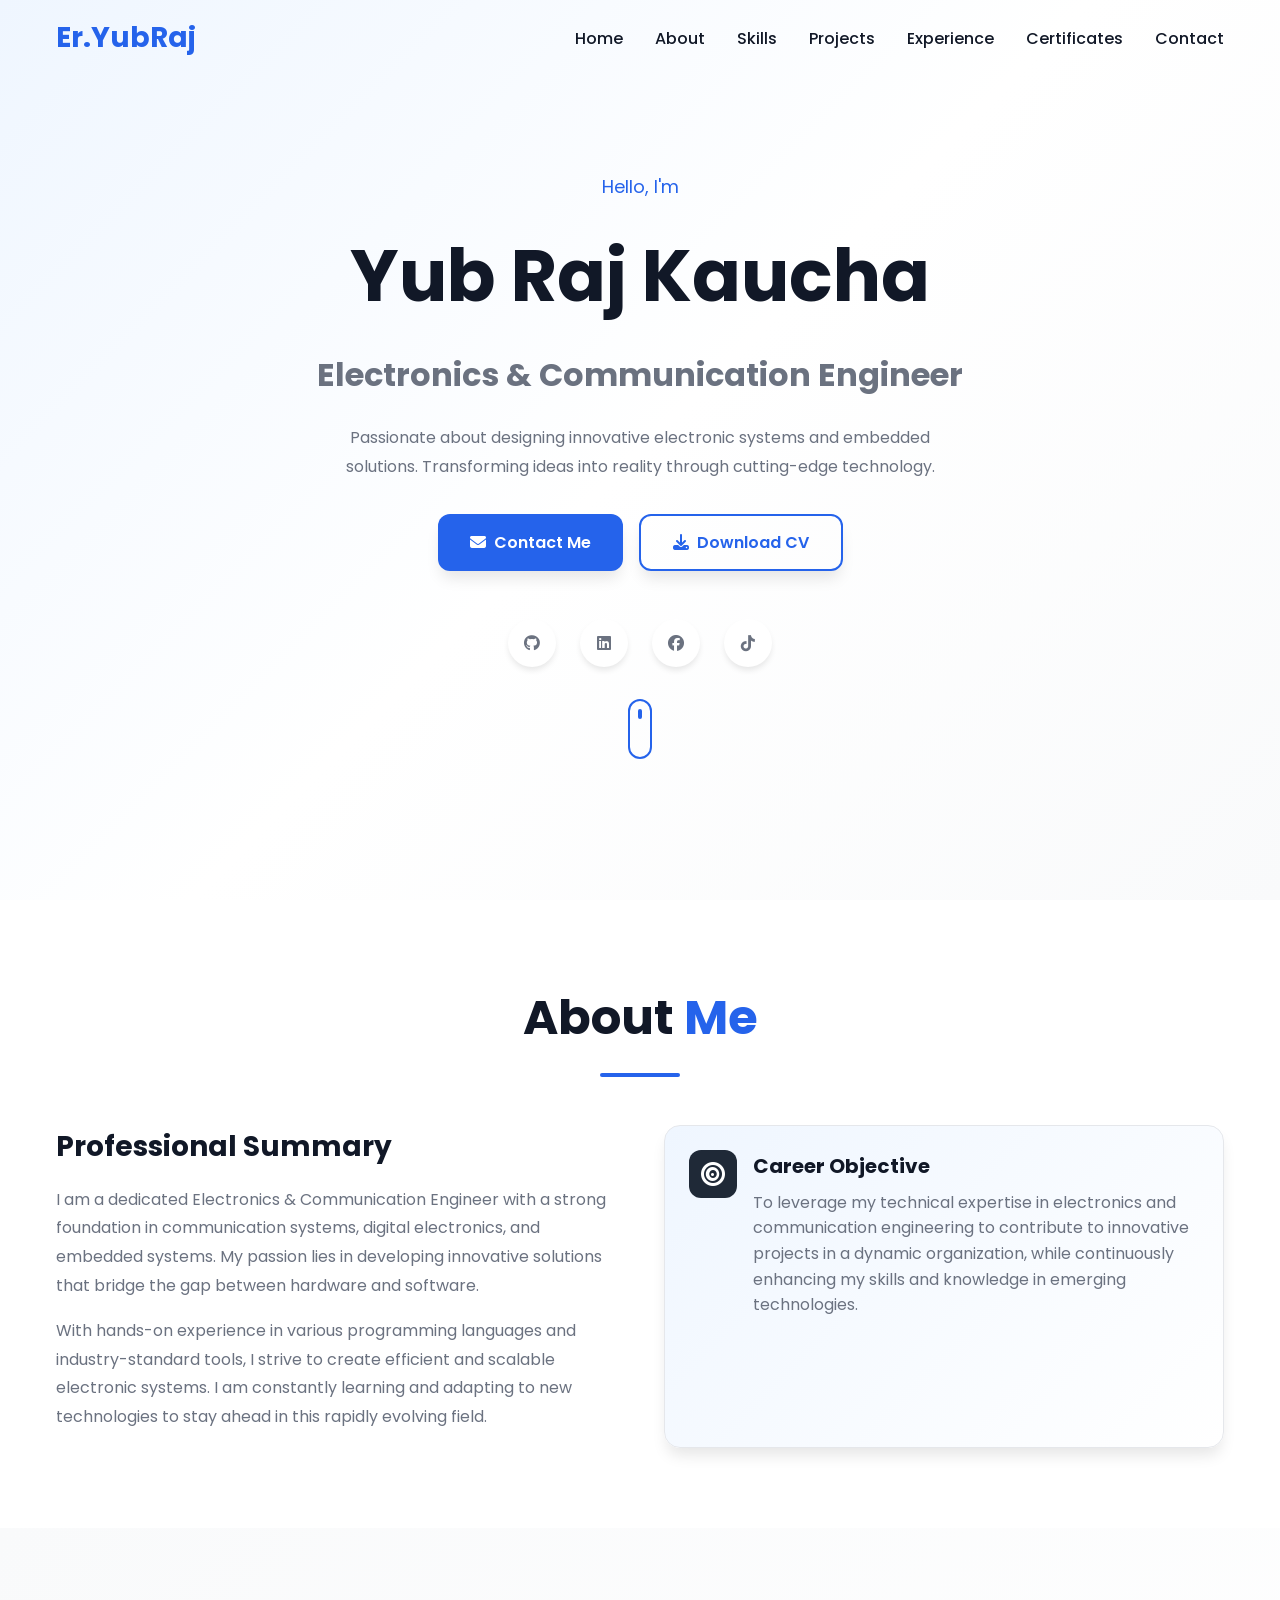
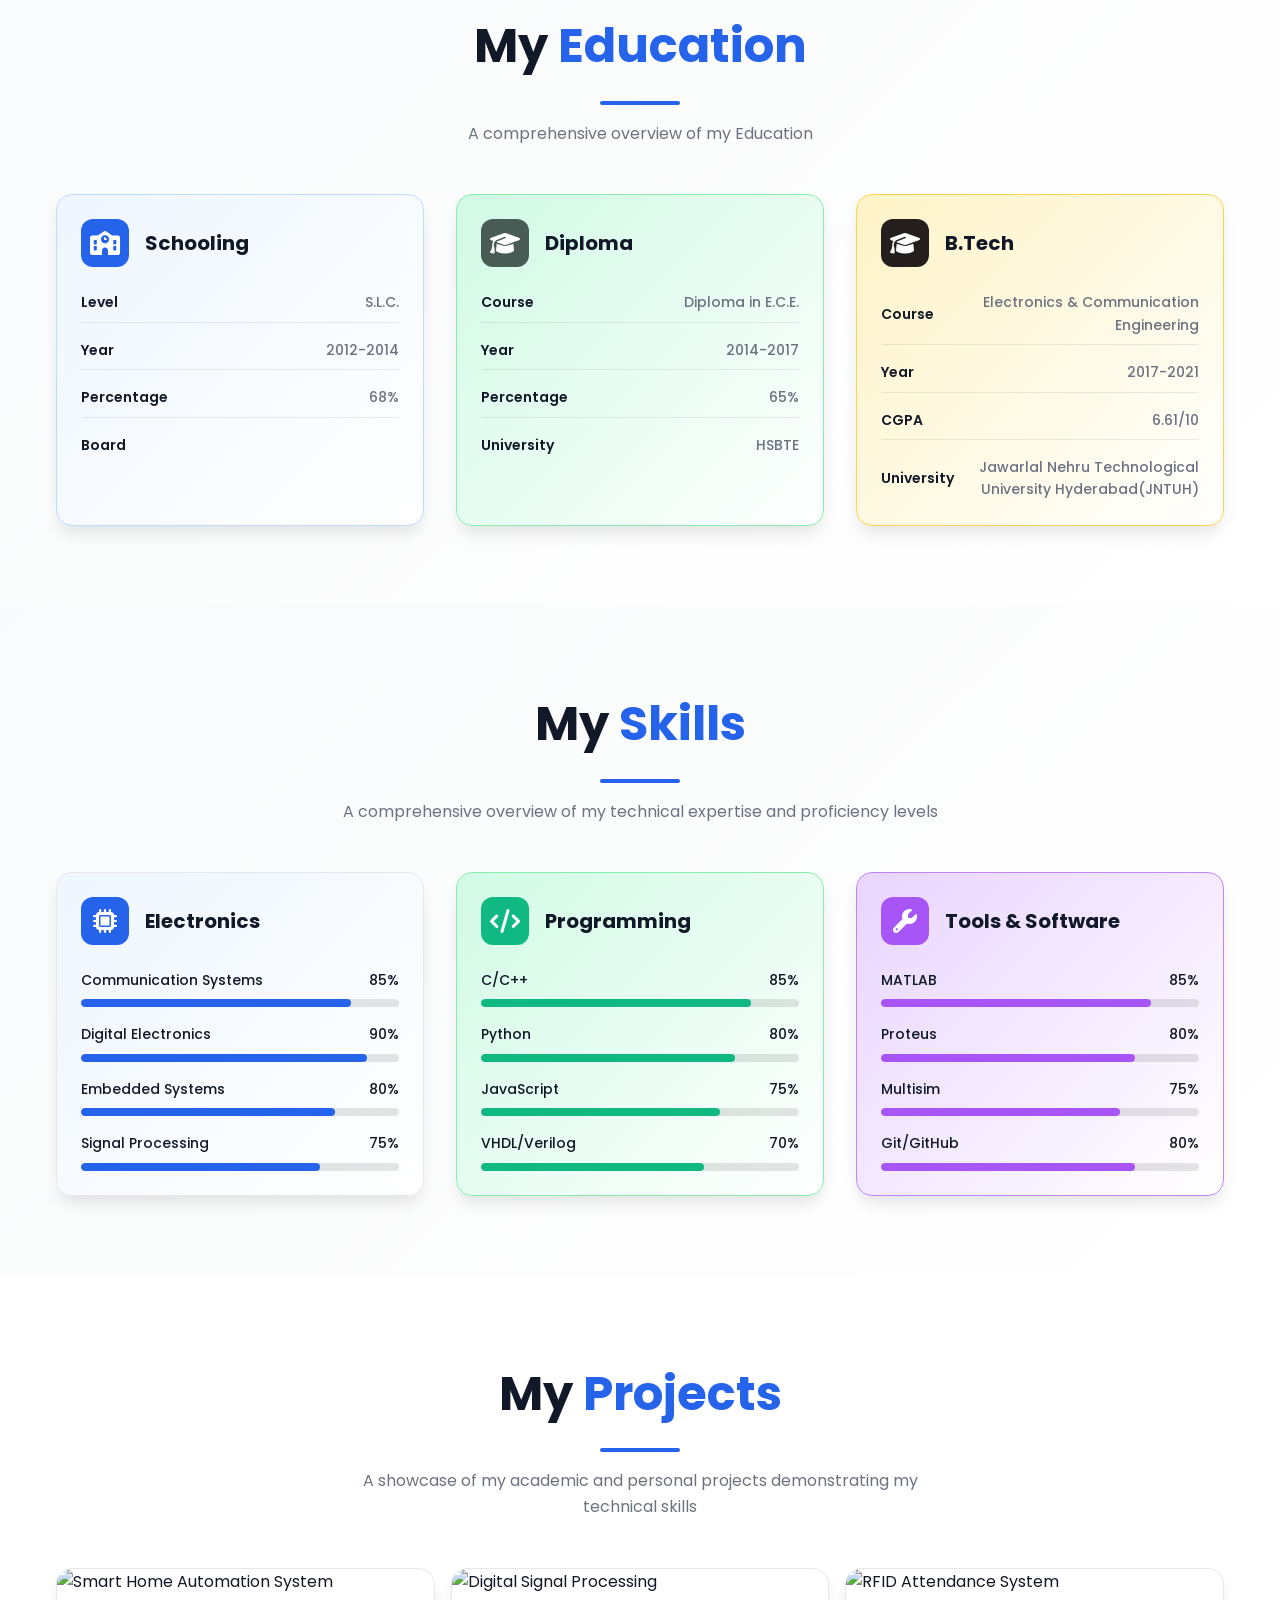
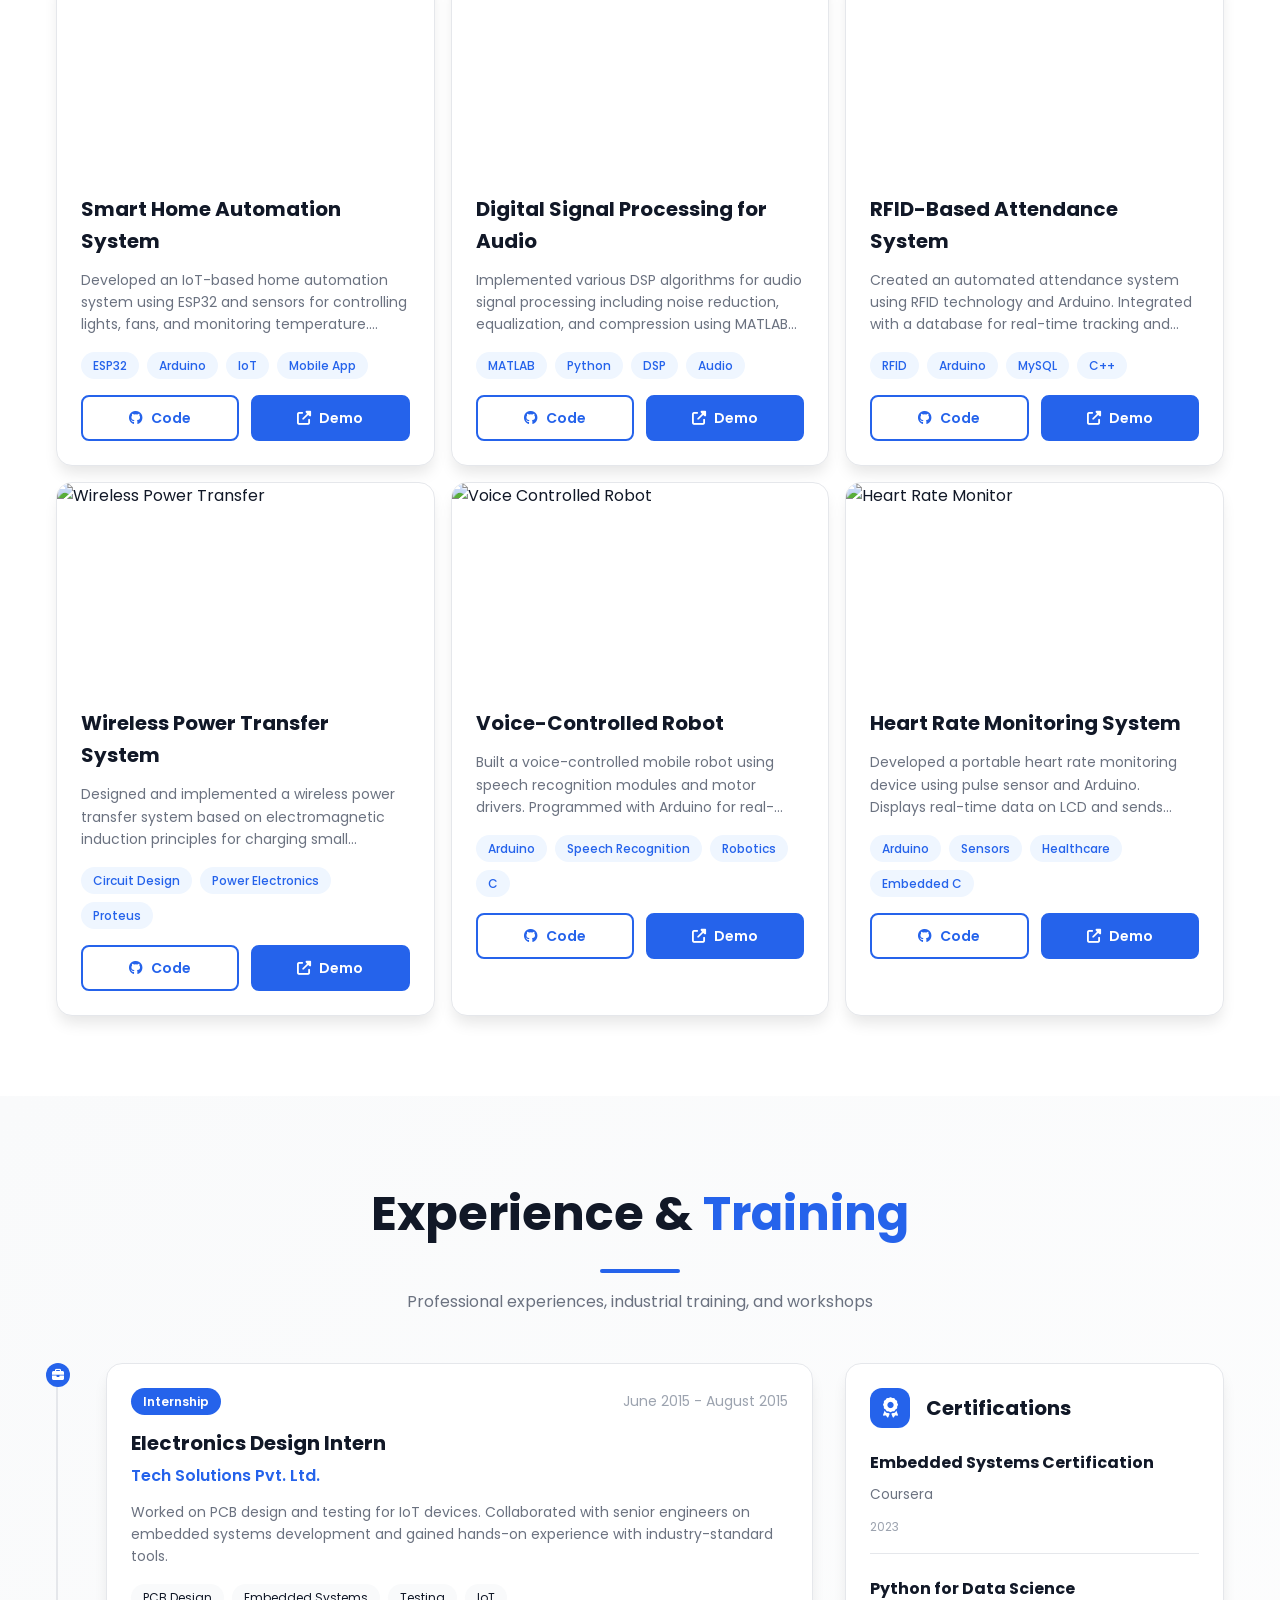
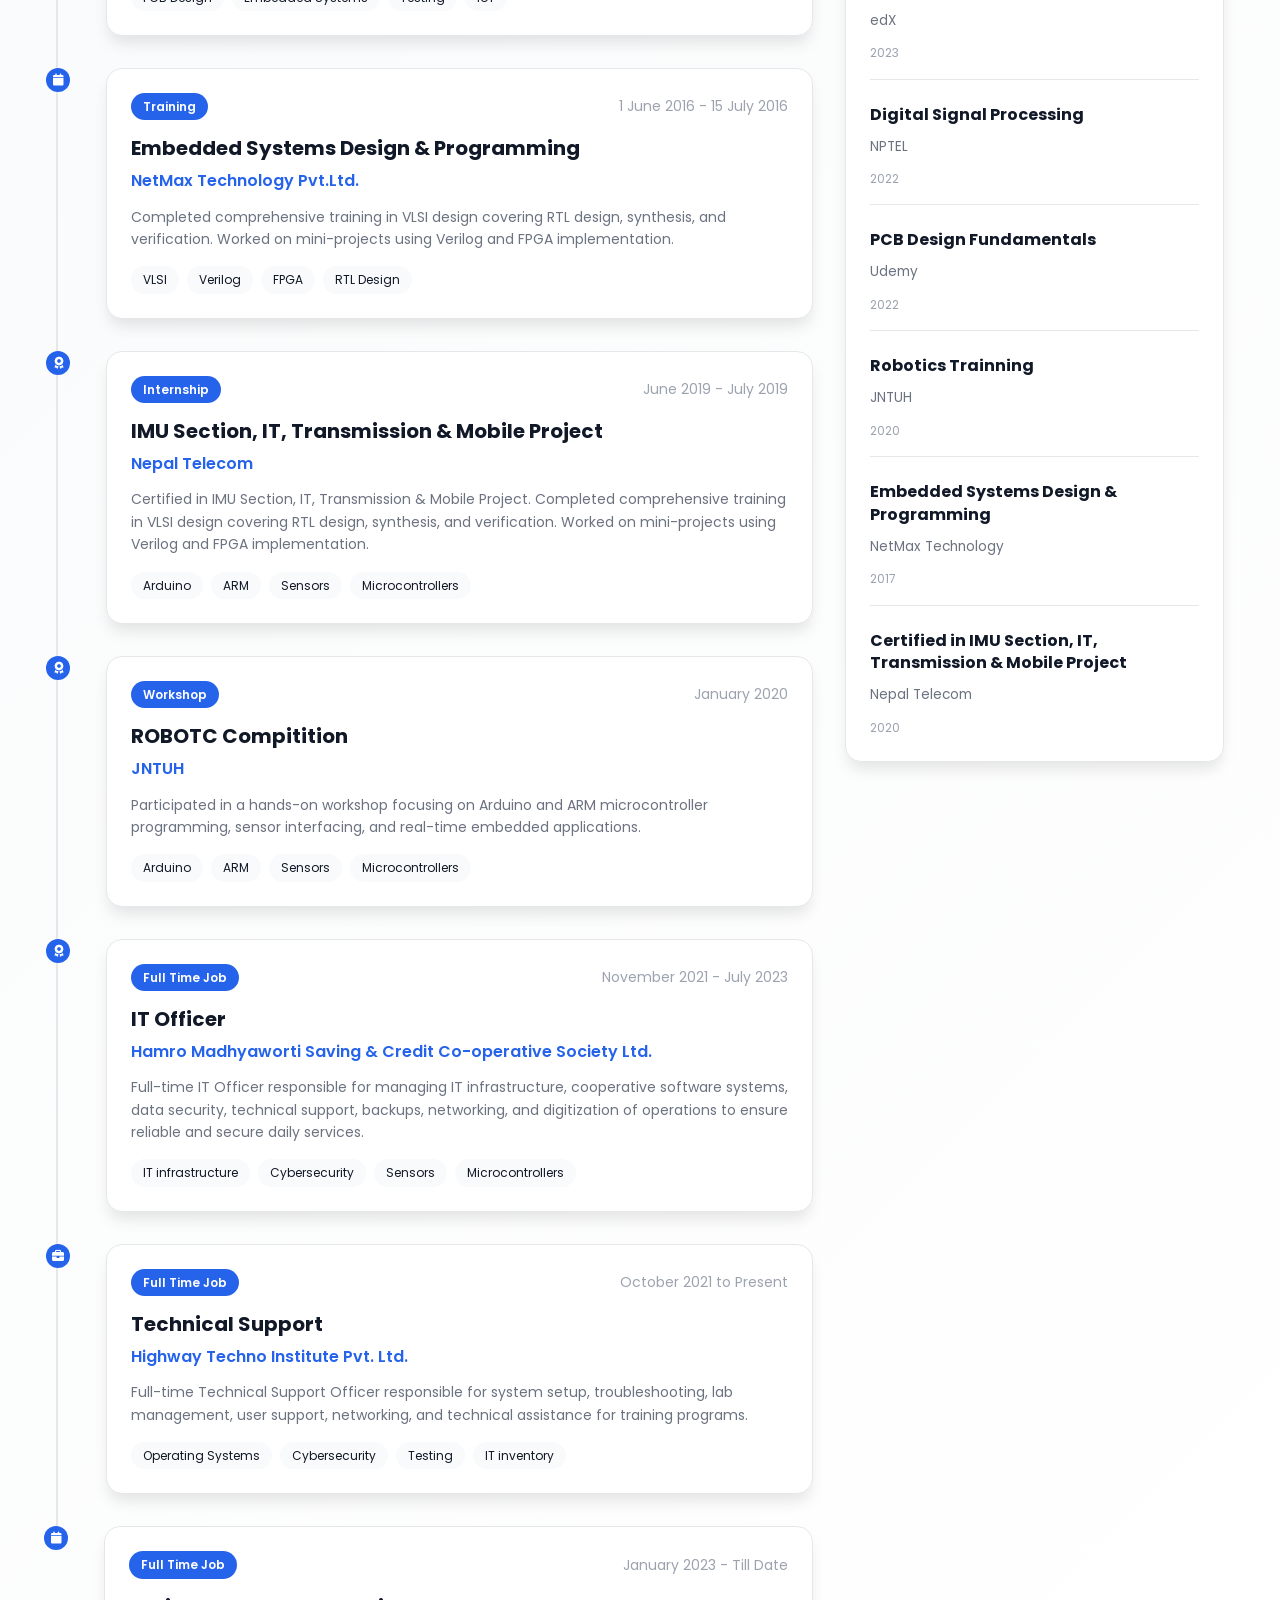
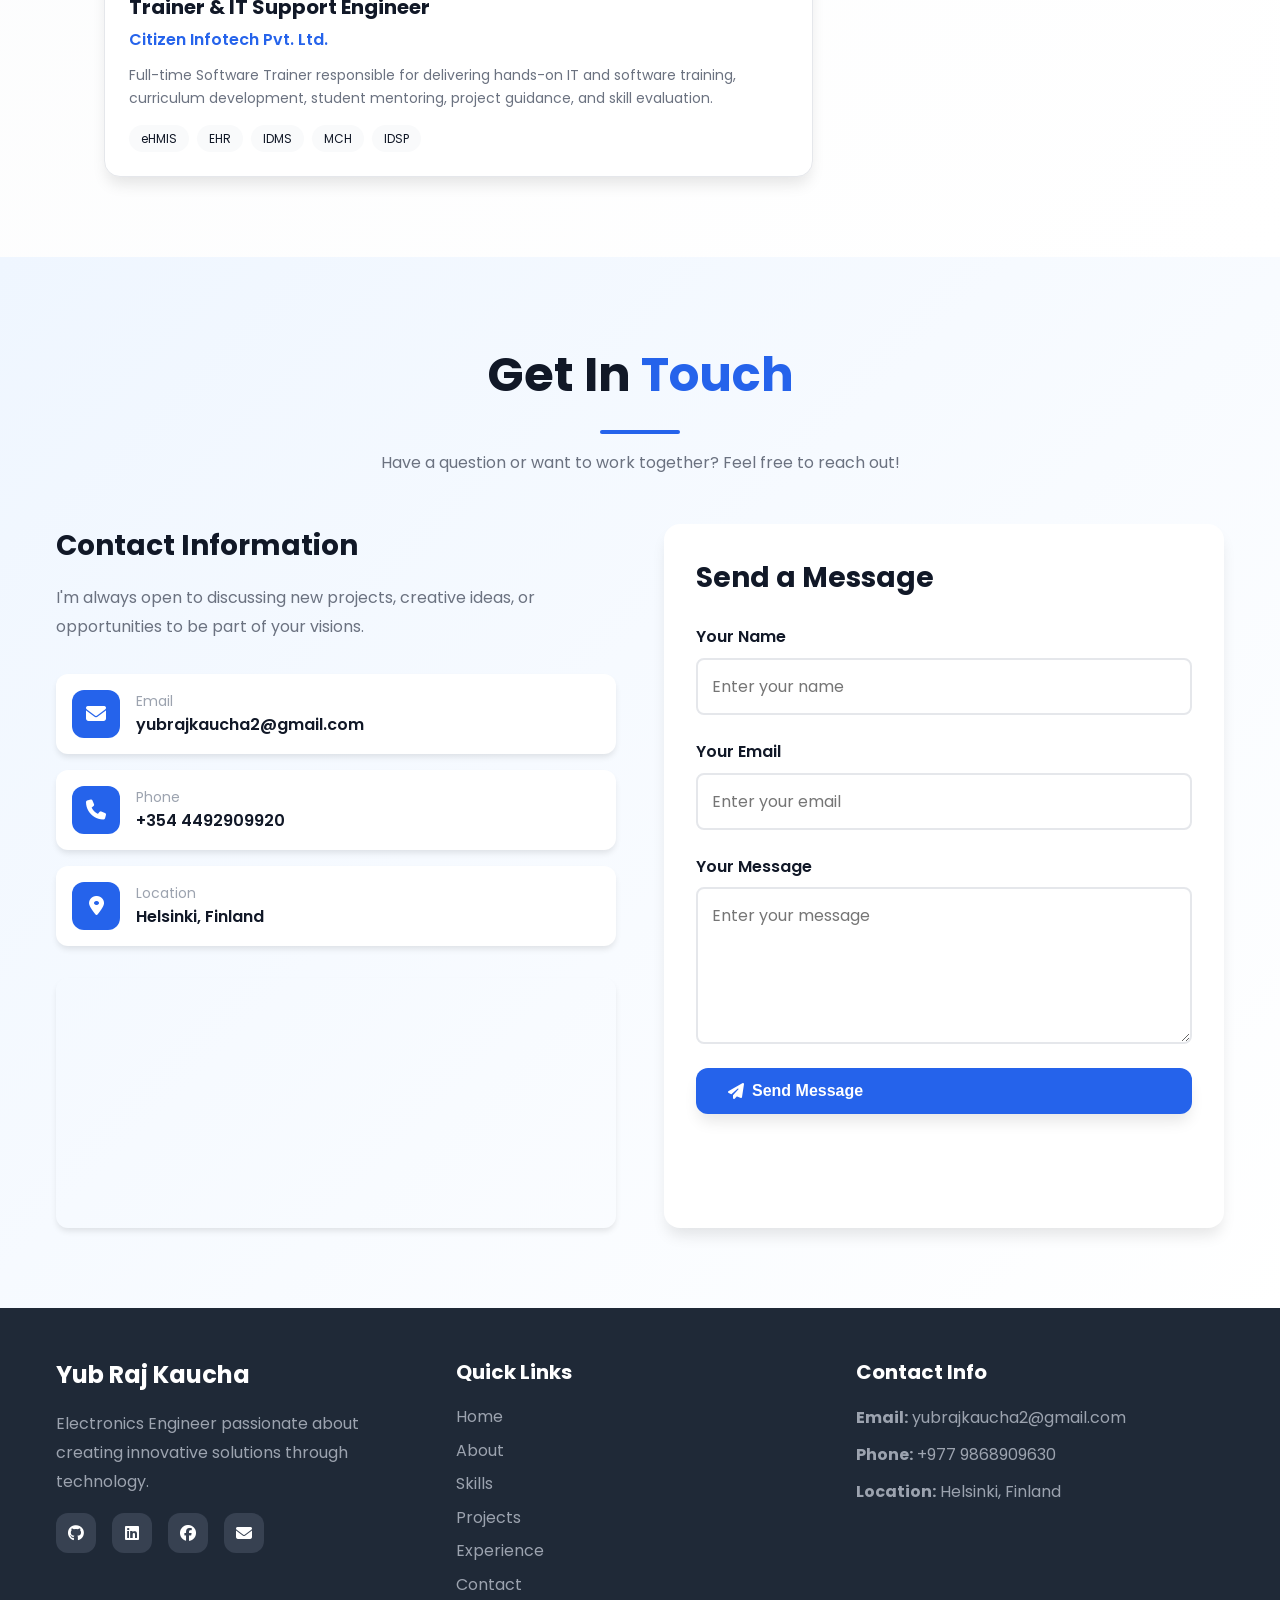
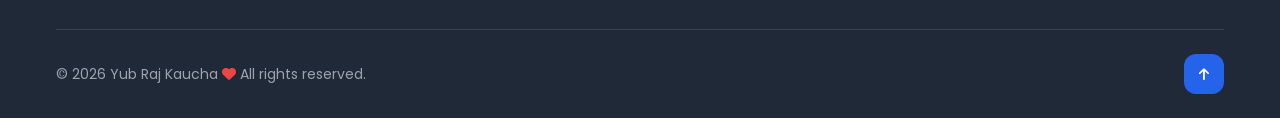
==== commit 2bfaf72b: "Updated my portfolio projects" ====
--- a/index.html
+++ b/index.html
@@ -14,15 +14,15 @@
     <meta name="author" content="Yub Raj Kaucha">
     <meta name="robots" content="index, follow">
     <meta name="googlebot" content="index, follow">
-    <link rel="canonical" href="https://www.jitendrasharma.com.np/" />
+    <link rel="canonical" href="https://www.YubKaucha.github.io/portfolio//" />
 
     <!-- Open Graph / Facebook -->
     <meta property="og:type" content="website">
-    <meta property="og:url" content="https://www.jitendrasharma.com.np/">
+    <meta property="og:url" content="https://www.YubKaucha.github.io/portfolio//">
     <meta property="og:title" content="Yub Raj Kaucha | Electronics & Communication Engineer">
     <meta property="og:description"
         content="Portfolio showcasing embedded systems, IoT and communication engineering projects, skills and experience.">
-    <meta property="og:image" content="https://www.jitendrasharma.com.np/assets/og-image.jpg">
+    <meta property="og:image" content="https://www.YubKaucha.github.io/portfolio//assets/og-image.jpg">
     <meta property="og:image:width" content="1200">
     <meta property="og:image:height" content="630">
     <meta property="og:locale" content="en_US">
@@ -30,11 +30,11 @@
 
     <!-- Twitter Card -->
     <meta name="twitter:card" content="summary_large_image">
-    <meta name="twitter:url" content="https://www.jitendrasharma.com.np/">
+    <meta name="twitter:url" content="https://www.YubKaucha.github.io/portfolio//">
     <meta name="twitter:title" content="Yub Raj Kaucha | Electronics & Communication Engineer">
     <meta name="twitter:description"
         content="Portfolio showcasing embedded systems, IoT and communication engineering projects, skills and experience.">
-    <meta name="twitter:image" content="https://www.jitendrasharma.com.np/assets/og-image.jpg">
+    <meta name="twitter:image" content="https://www.YubKaucha.github.io/portfolio//assets/og-image.jpg">
 
     <!-- Favicon -->
     <link rel="icon" type="image/png" href="favicon.png">
@@ -61,7 +61,7 @@
         "@context": "https://schema.org",
         "@type": "Person",
         "name": "Yub Raj Kaucha",
-        "url": "https://www.jitendrasharma.com.np/",
+        "url": "https://www.YubKaucha.github.io/portfolio//",
         "jobTitle": "Electronics & Communication Engineer",
         "email": "mailto:yubrajkaucha2@gmail.com",
         "telephone": "+977-9868909630",
@@ -72,15 +72,13 @@
             "addressCountry": "NP"
         },
         "sameAs": [
-            "https://github.com/Jitendra83-coder",
-            "https://www.linkedin.com/in/jitendra-sharma-25b5ab20a",
-            "https://www.facebook.com/s.jitendra83/",
-            "https://www.instagram.com/s.jitendra83/",
-            "https://www.tiktok.com/@soul_mate61"
+            "https://github.com/YubKaucha",
+            "https://www.linkedin.com/in/kauchaa",
+            "https://www.facebook.com/bizlionare/",
         ],
         "alumniOf": {
             "@type": "CollegeOrUniversity",
-            "name": "Jawaharlal Nehru Technological University Hyderabad"
+            "name": "Korea Nepal Institute of Technology (KNIT)"
         },
         "knowsAbout": ["Embedded Systems", "Communication Systems", "Digital Electronics", "IoT", "VLSI", "Signal Processing"]
     }
@@ -93,7 +91,7 @@
         <div class="nav-container">
             <a href="#home" class="logo">
                 <div class="logo-img">
-                    <span class="logo-text">Er.Jitendra</span>
+                    <span class="logo-text">Er.YubRaj</span>
                 </div>
             </a>
 
@@ -136,21 +134,17 @@
             </div>
 
             <div class="social-links">
-                <a href="https://github.com/Jitendra83-coder" target="_blank" rel="noopener noreferrer"
+                <a href="https://github.com/YubKaucha" target="_blank" rel="noopener noreferrer"
                     aria-label="GitHub">
                     <i class="fab fa-github"></i>
                 </a>
-                <a href="https://www.linkedin.com/in/jitendra-sharma-25b5ab20a" target="_blank"
+                <a href="https://www.linkedin.com/in/kaucha" target="_blank"
                     rel="noopener noreferrer" aria-label="LinkedIn">
                     <i class="fab fa-linkedin"></i>
                 </a>
-                <a href="https://www.facebook.com/s.jitendra83/" target="_blank" rel="noopener noreferrer"
+                <a href="https://www.facebook.com/Bizlionare/" target="_blank" rel="noopener noreferrer"
                     aria-label="Facebook">
                     <i class="fab fa-facebook"></i>
-                </a>
-                <a href="https://www.instagram.com/s.jitendra83/" target="_blank" rel="noopener noreferrer"
-                    aria-label="Instagram">
-                    <i class="fab fa-instagram"></i>
                 </a>
                 <a href="https://www.tiktok.com/@soul_mate61" target="_blank" rel="noopener noreferrer"
                     aria-label="Tiktok">
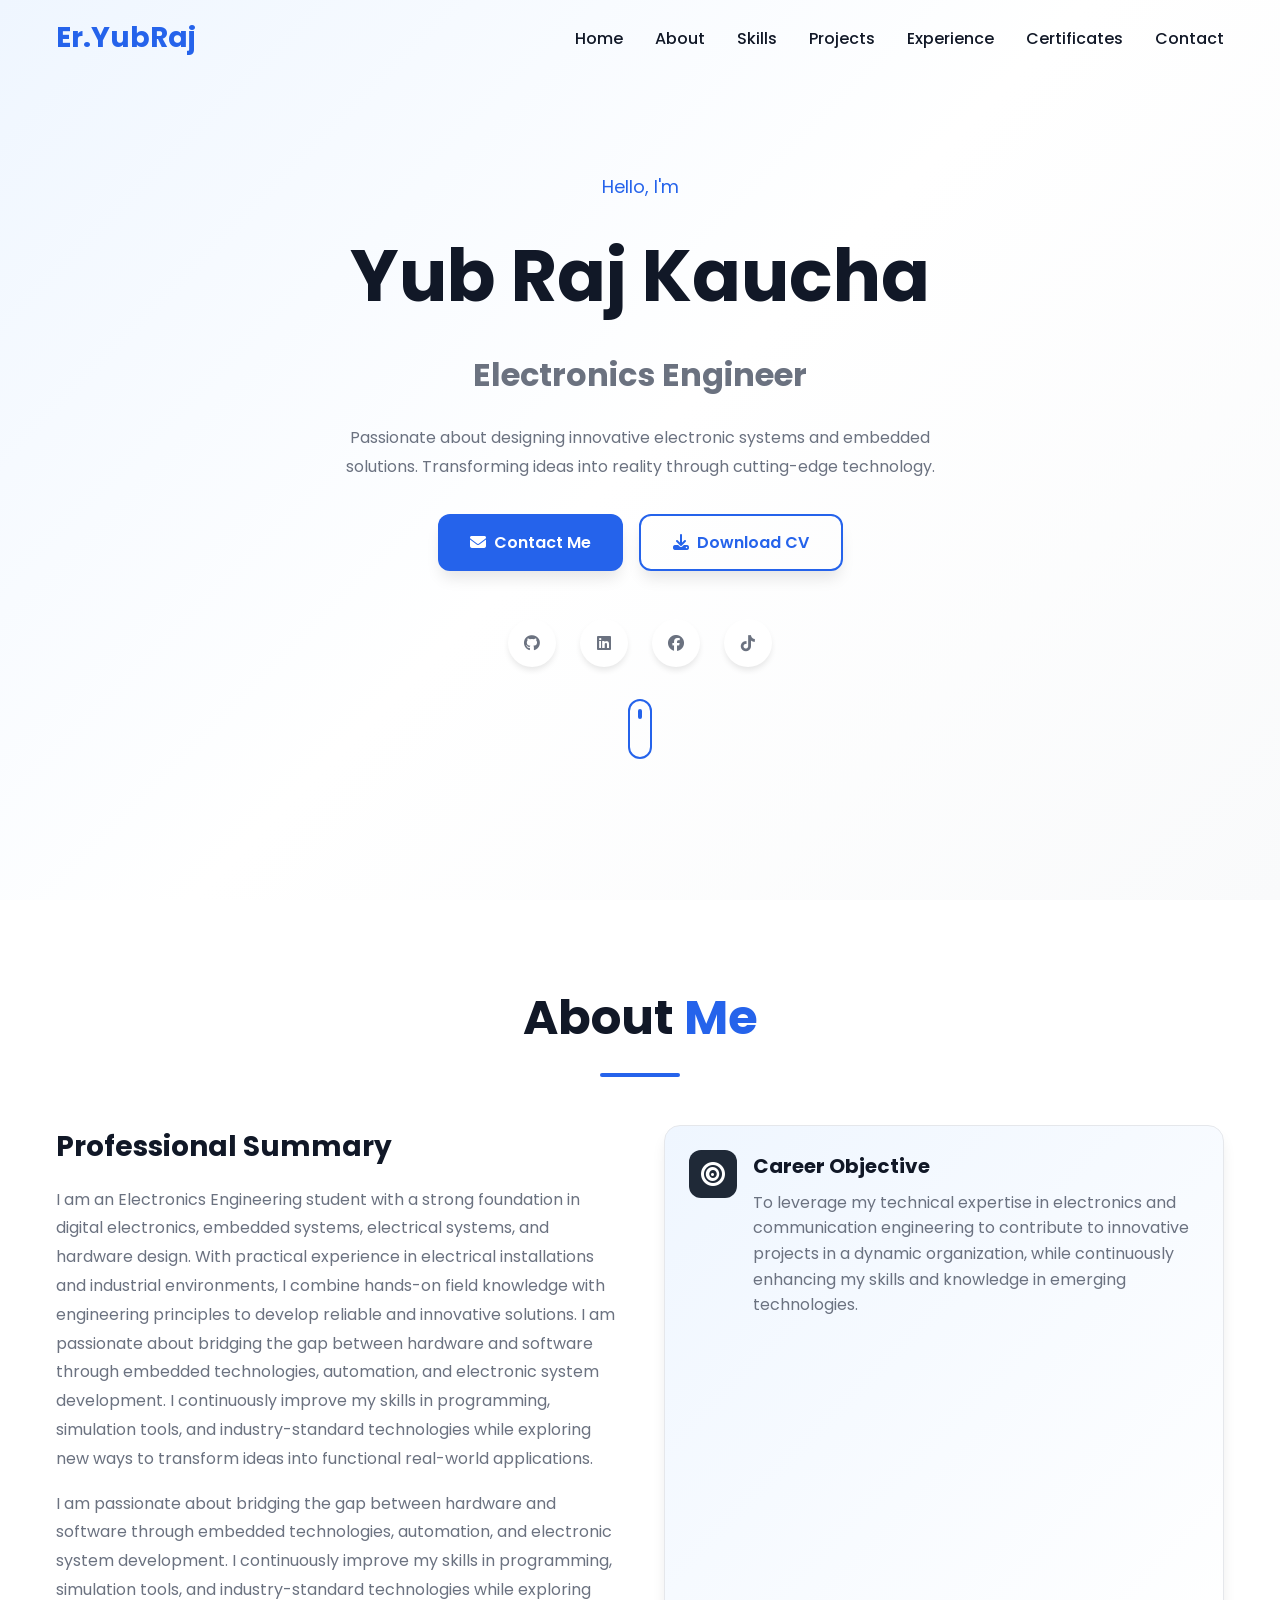
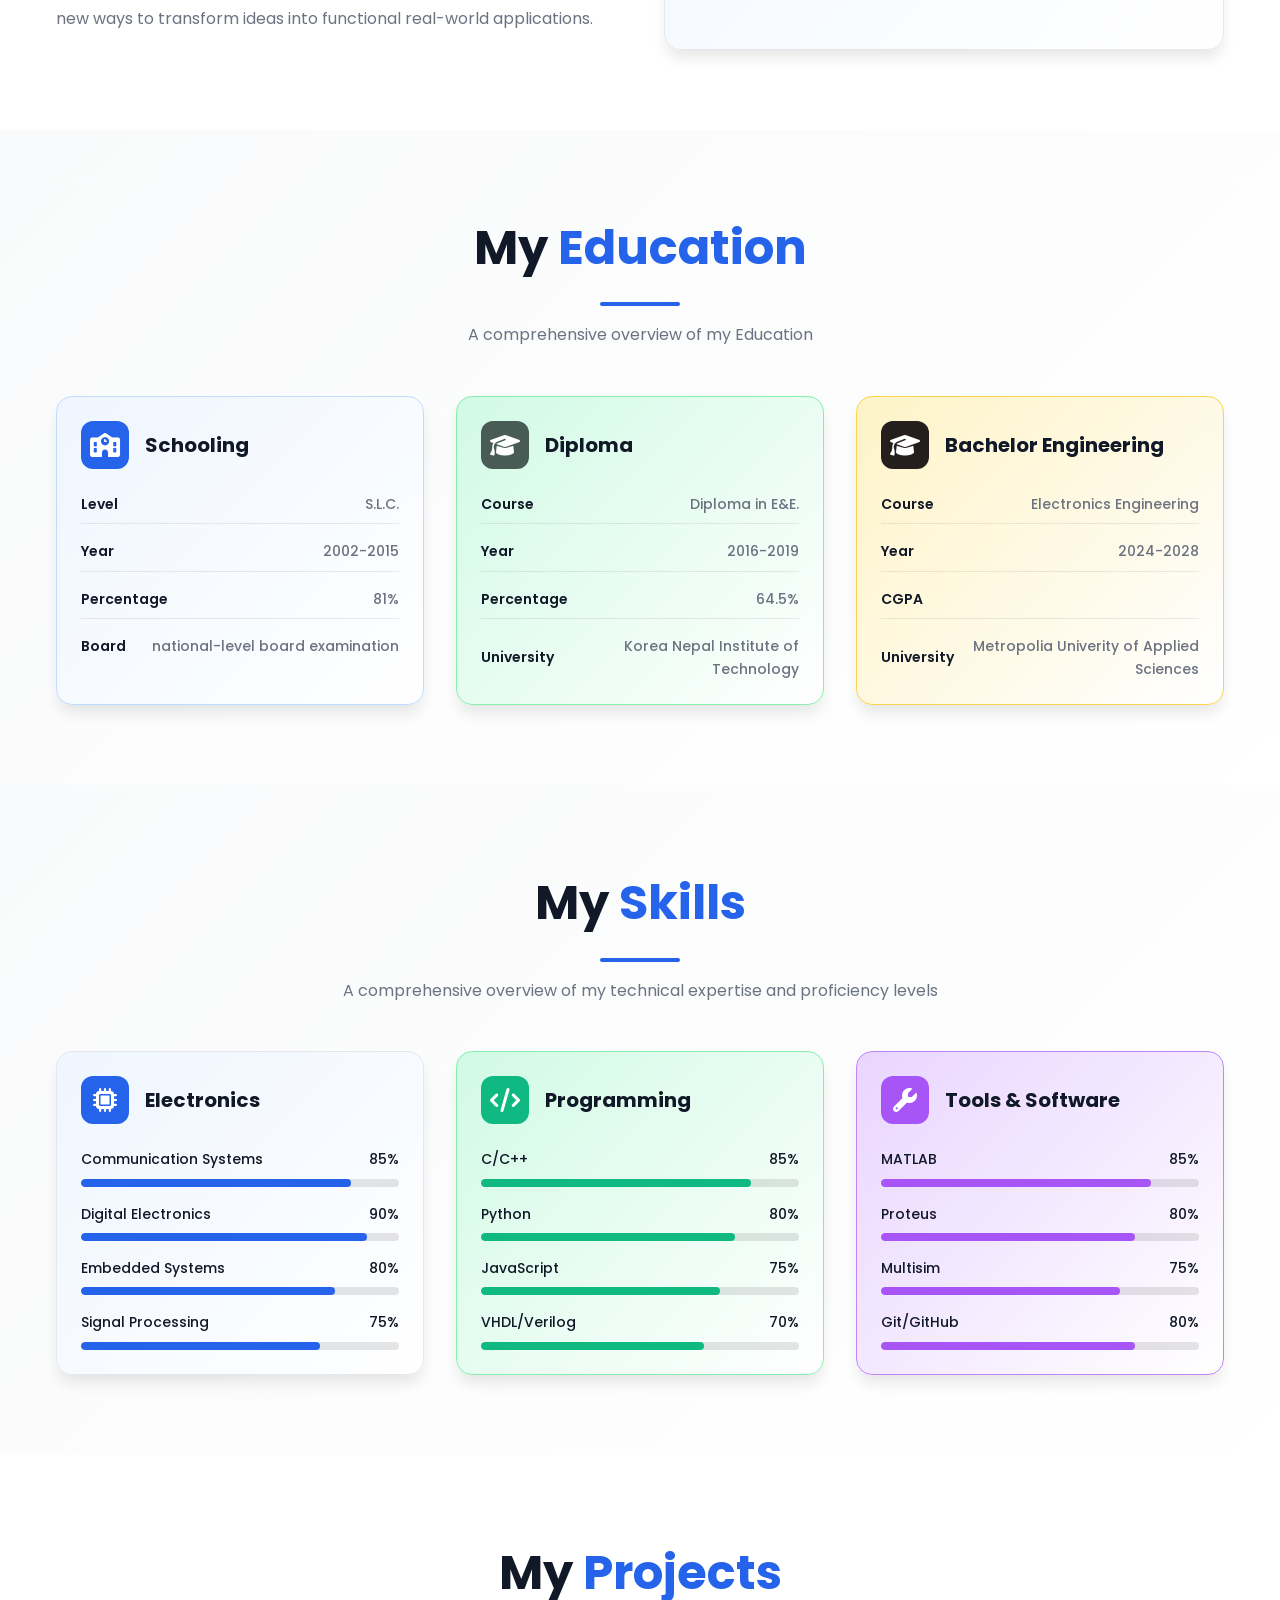
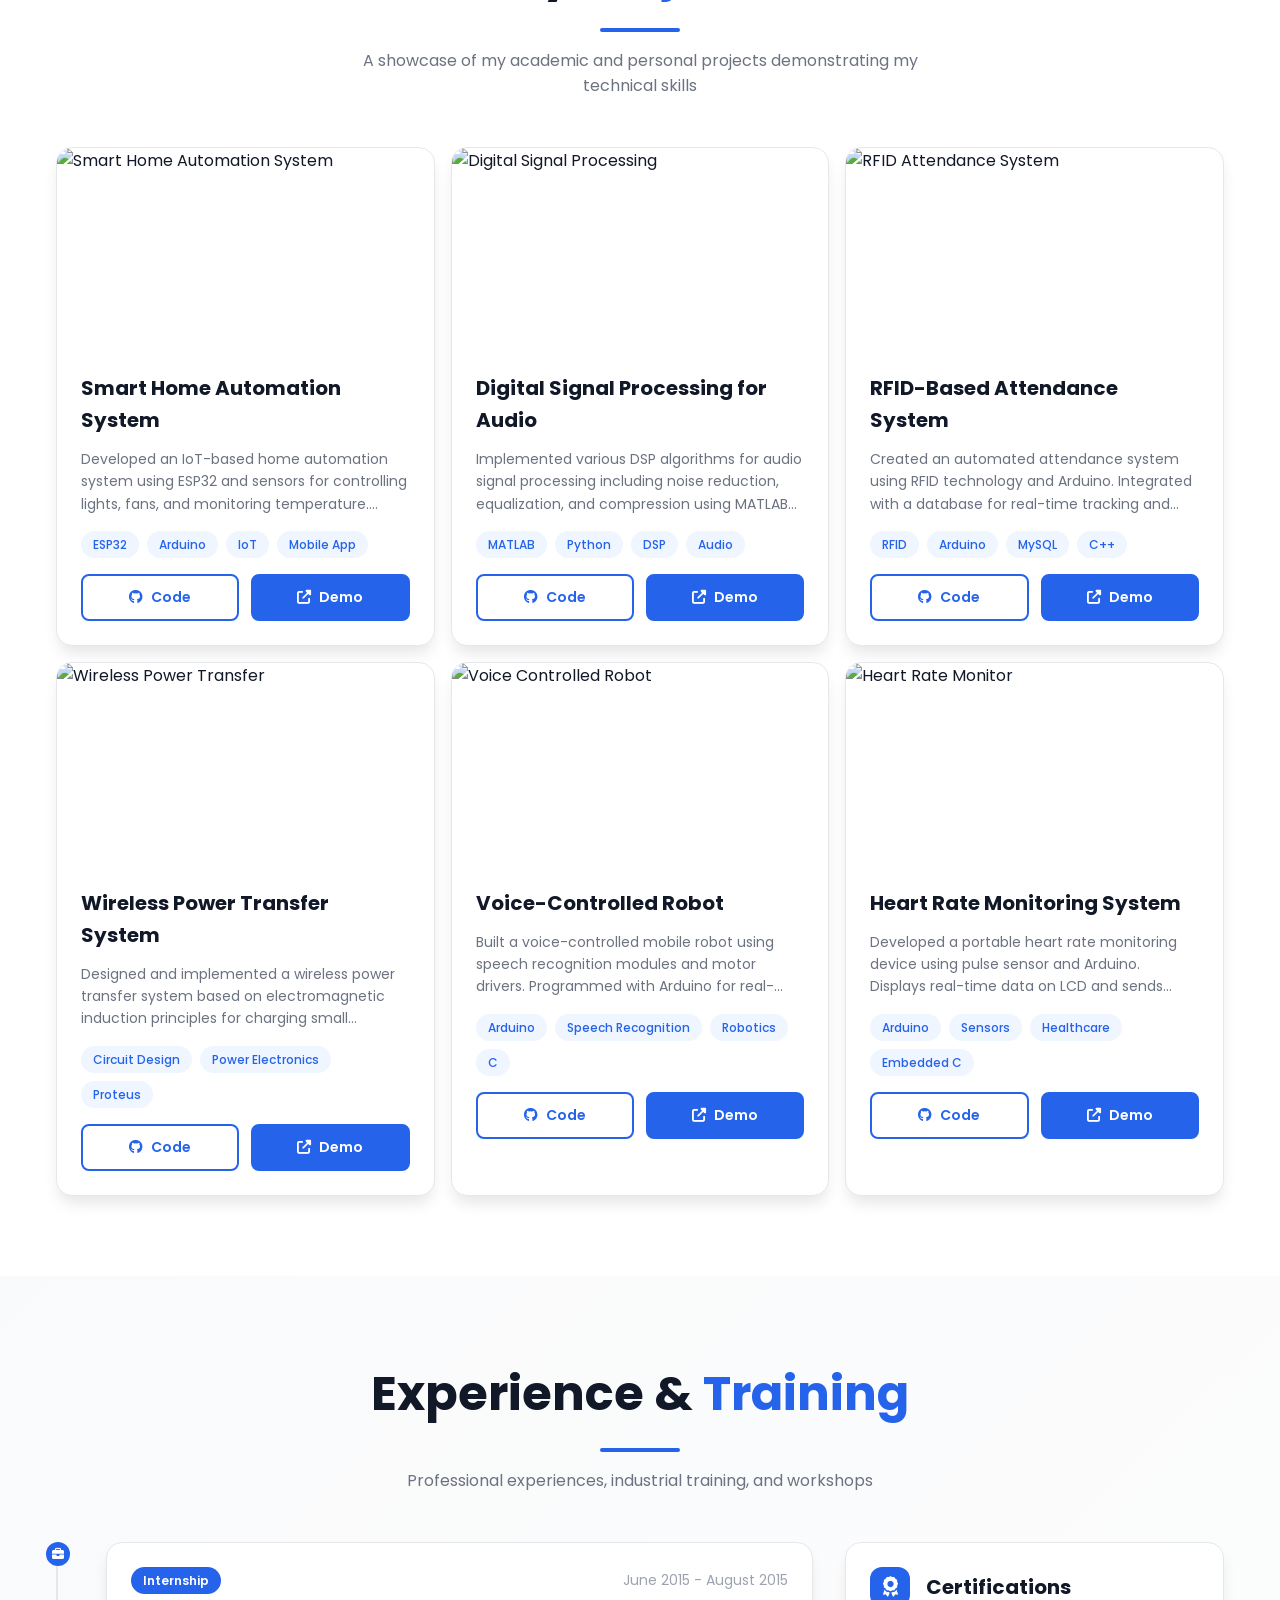
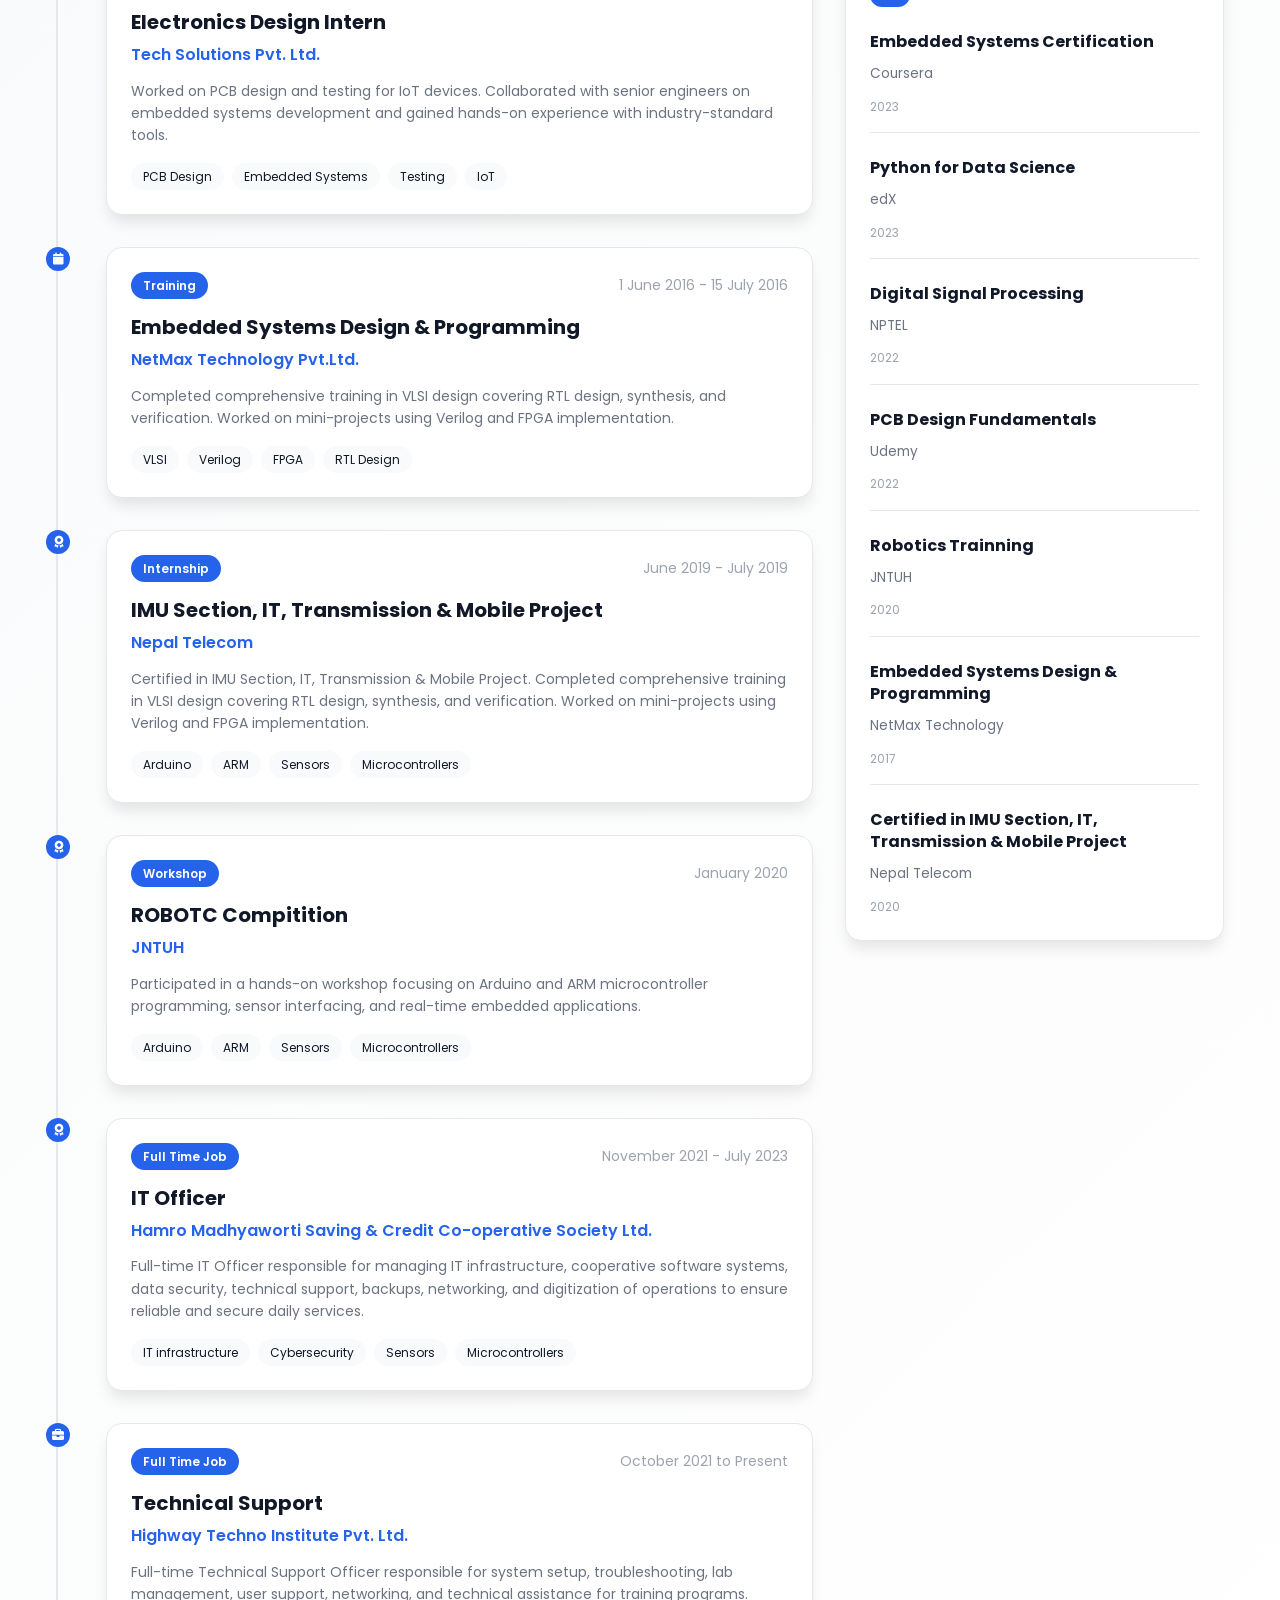
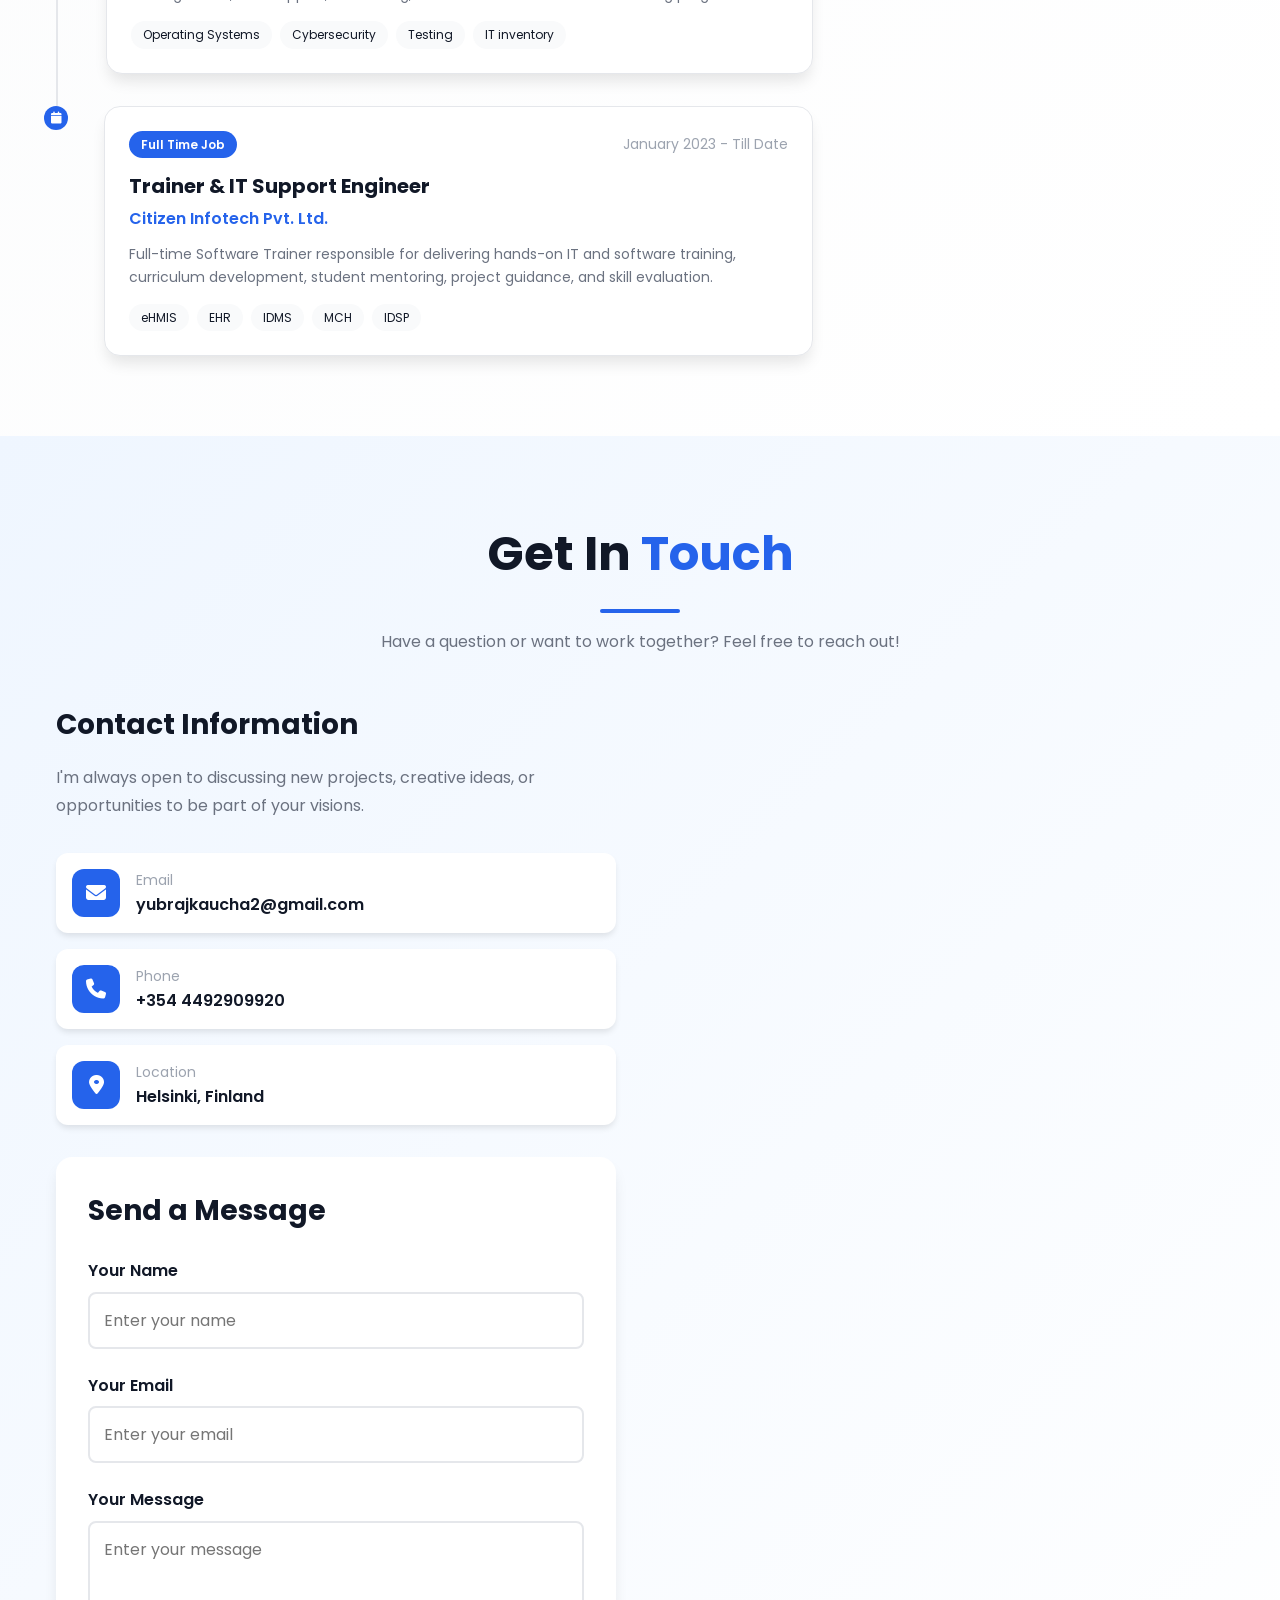
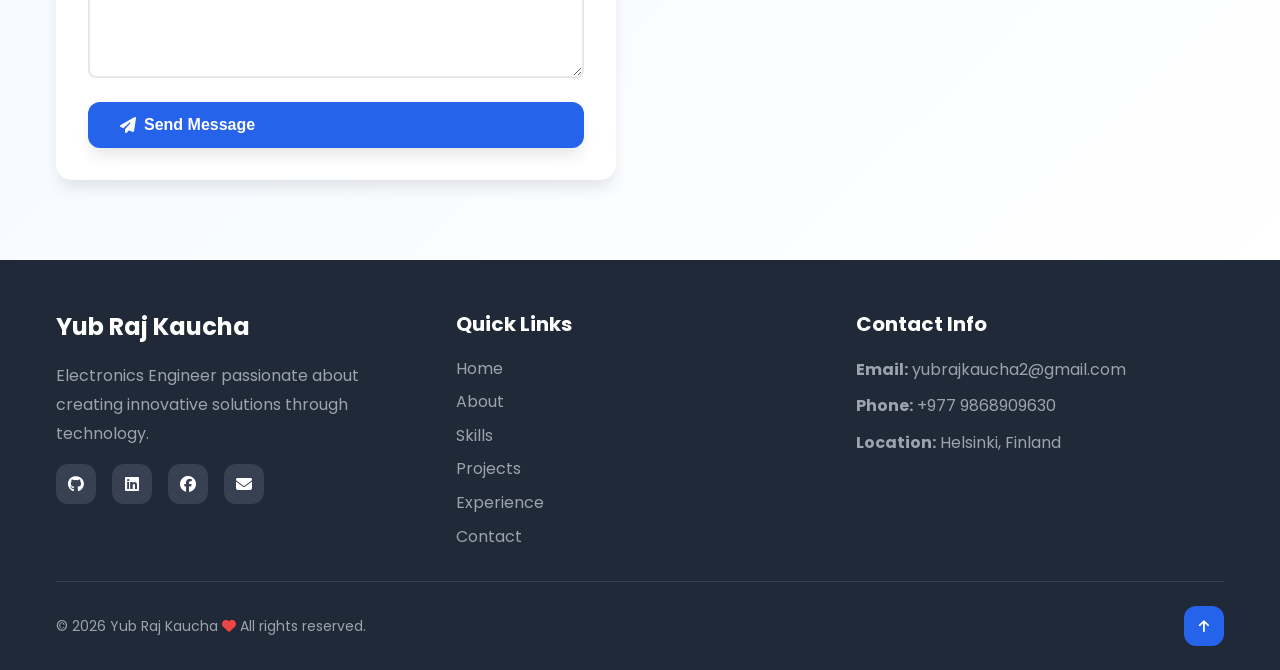
==== commit bec04054: "Upadte" ====
--- a/index.html
+++ b/index.html
@@ -6,9 +6,9 @@
     <meta name="viewport" content="width=device-width, initial-scale=1.0">
 
     <!-- Primary SEO Meta Tags -->
-    <title>Yub Raj Kaucha | Electronics & Communication Engineer Portfolio</title>
+    <title>Yub Raj Kaucha | Electronics Engineer Portfolio</title>
     <meta name="description"
-        content="Portfolio of Yub Raj Kaucha, an Electronics & Communication Engineer specializing in embedded systems, IoT, DSP and communication systems. View projects, skills & experience.">
+        content="Portfolio of Yub Raj Kaucha, an Electronics Engineer specializing in embedded systems, IoT, DSP and communication systems. View projects, skills & experience.">
     <meta name="keywords"
         content="Yub Raj Kaucha, Electronics Engineer, Communication Engineer, Embedded Systems Engineer, VLSI, IoT Developer, ESP32 Projects, Nepal Engineer Portfolio">
     <meta name="author" content="Yub Raj Kaucha">
@@ -19,7 +19,7 @@
     <!-- Open Graph / Facebook -->
     <meta property="og:type" content="website">
     <meta property="og:url" content="https://www.YubKaucha.github.io/portfolio//">
-    <meta property="og:title" content="Yub Raj Kaucha | Electronics & Communication Engineer">
+    <meta property="og:title" content="Yub Raj Kaucha | Electronics Engineer">
     <meta property="og:description"
         content="Portfolio showcasing embedded systems, IoT and communication engineering projects, skills and experience.">
     <meta property="og:image" content="https://www.YubKaucha.github.io/portfolio//assets/og-image.jpg">
@@ -31,7 +31,7 @@
     <!-- Twitter Card -->
     <meta name="twitter:card" content="summary_large_image">
     <meta name="twitter:url" content="https://www.YubKaucha.github.io/portfolio//">
-    <meta name="twitter:title" content="Yub Raj Kaucha | Electronics & Communication Engineer">
+    <meta name="twitter:title" content="Yub Raj Kaucha | Electronics Engineer">
     <meta name="twitter:description"
         content="Portfolio showcasing embedded systems, IoT and communication engineering projects, skills and experience.">
     <meta name="twitter:image" content="https://www.YubKaucha.github.io/portfolio//assets/og-image.jpg">
@@ -62,7 +62,7 @@
         "@type": "Person",
         "name": "Yub Raj Kaucha",
         "url": "https://www.YubKaucha.github.io/portfolio//",
-        "jobTitle": "Electronics & Communication Engineer",
+        "jobTitle": "Electronics Engineer",
         "email": "mailto:yubrajkaucha2@gmail.com",
         "telephone": "+977-9868909630",
         "address": {
@@ -118,7 +118,7 @@
         <div class="hero-content">
             <p class="hero-greeting">Hello, I'm</p>
             <h1 class="hero-name">Yub Raj Kaucha</h1>
-            <h2 class="hero-title">Electronics & Communication Engineer</h2>
+            <h2 class="hero-title">Electronics Engineer</h2>
             <p class="hero-tagline">
                 Passionate about designing innovative electronic systems and embedded solutions.
                 Transforming ideas into reality through cutting-edge technology.
@@ -171,14 +171,12 @@
                 <div class="about-text">
                     <h3>Professional Summary</h3>
                     <p>
-                        I am a dedicated Electronics & Communication Engineer with a strong foundation in
-                        communication systems, digital electronics, and embedded systems. My passion lies in
-                        developing innovative solutions that bridge the gap between hardware and software.
+                        I am an Electronics Engineering student with a strong foundation in digital electronics, embedded systems, electrical systems, and hardware design. With practical experience in electrical installations and industrial environments, I combine hands-on field knowledge with engineering principles to develop reliable and innovative solutions.
+
+                        I am passionate about bridging the gap between hardware and software through embedded technologies, automation, and electronic system development. I continuously improve my skills in programming, simulation tools, and industry-standard technologies while exploring new ways to transform ideas into functional real-world applications.
                     </p>
                     <p>
-                        With hands-on experience in various programming languages and industry-standard tools,
-                        I strive to create efficient and scalable electronic systems. I am constantly learning
-                        and adapting to new technologies to stay ahead in this rapidly evolving field.
+                        I am passionate about bridging the gap between hardware and software through embedded technologies, automation, and electronic system development. I continuously improve my skills in programming, simulation tools, and industry-standard technologies while exploring new ways to transform ideas into functional real-world applications.
                     </p>
                 </div>
 
@@ -225,15 +223,15 @@
                         </div>
                         <div class="education-item">
                             <span class="education-label">Year</span>
-                            <span class="education-value">2012-2014</span>
+                            <span class="education-value">2002-2015</span>
                         </div>
                         <div class="education-item">
                             <span class="education-label">Percentage</span>
-                            <span class="education-value">68%</span>
+                            <span class="education-value">81%</span>
                         </div>
                         <div class="education-item">
                             <span class="education-label">Board</span>
-                            <span class="education-value"></span>
+                            <span class="education-value">national-level board examination</span>
                         </div>
                     </div>
                 </div>
@@ -248,19 +246,19 @@
                     <div class="education-details">
                         <div class="education-item">
                             <span class="education-label">Course</span>
-                            <span class="education-value">Diploma in E.C.E.</span>
+                            <span class="education-value">Diploma in E&E.</span>
                         </div>
                         <div class="education-item">
                             <span class="education-label">Year</span>
-                            <span class="education-value">2014-2017</span>
+                            <span class="education-value">2016-2019</span>
                         </div>
                         <div class="education-item">
                             <span class="education-label">Percentage</span>
-                            <span class="education-value">65%</span>
+                            <span class="education-value">64.5%</span>
                         </div>
                         <div class="education-item">
                             <span class="education-label">University</span>
-                            <span class="education-value">HSBTE</span>
+                            <span class="education-value">Korea Nepal Institute of Technology</span>
                         </div>
                     </div>
                 </div>
@@ -270,25 +268,24 @@
                         <div class="category-icon">
                             <i class="fas fa-graduation-cap"></i>
                         </div>
-                        <h3>B.Tech</h3>
+                        <h3>Bachelor Engineering</h3>
                     </div>
                     <div class="education-details">
                         <div class="education-item">
                             <span class="education-label">Course</span>
-                            <span class="education-value">Electronics & Communication Engineering</span>
+                            <span class="education-value">Electronics Engineering</span>
                         </div>
                         <div class="education-item">
                             <span class="education-label">Year</span>
-                            <span class="education-value">2017-2021</span>
+                            <span class="education-value">2024-2028</span>
                         </div>
                         <div class="education-item">
                             <span class="education-label">CGPA</span>
-                            <span class="education-value">6.61/10</span>
+                            <span class="education-value"></span>
                         </div>
                         <div class="education-item">
                             <span class="education-label">University</span>
-                            <span class="education-value">Jawarlal Nehru Technological University
-                                Hyderabad(JNTUH)</span>
+                            <span class="education-value">Metropolia Univerity of Applied Sciences</span>
                         </div>
                     </div>
                 </div>
@@ -943,16 +940,6 @@
                             </div>
                         </div>
                     </div>
-
-                    <!-- Map -->
-                    <div class="map-container">
-                        <iframe
-                            src="https://www.google.com/maps/embed?pb=!1m18!1m12!1m3!1d3532.1234!2d85.3189786!3d27.7050092!2m3!1f0!2f0!3f0!3m2!1i1024!2i768!4f13.1!3m3!1m2!1s0x39eb19075849239d:0x4ddaddd1271c3890!2sBagbazar,%20Kathmandu!5e0!3m2!1sen!2snp!4v1234567890"
-                            width="100%" height="100%" style="border:0;" allowfullscreen="" loading="lazy"
-                            title="Location Map">
-                        </iframe>
-                    </div>
-                </div>
 
                 <!-- Contact Form -->
                 <div class="contact-form-wrapper">
